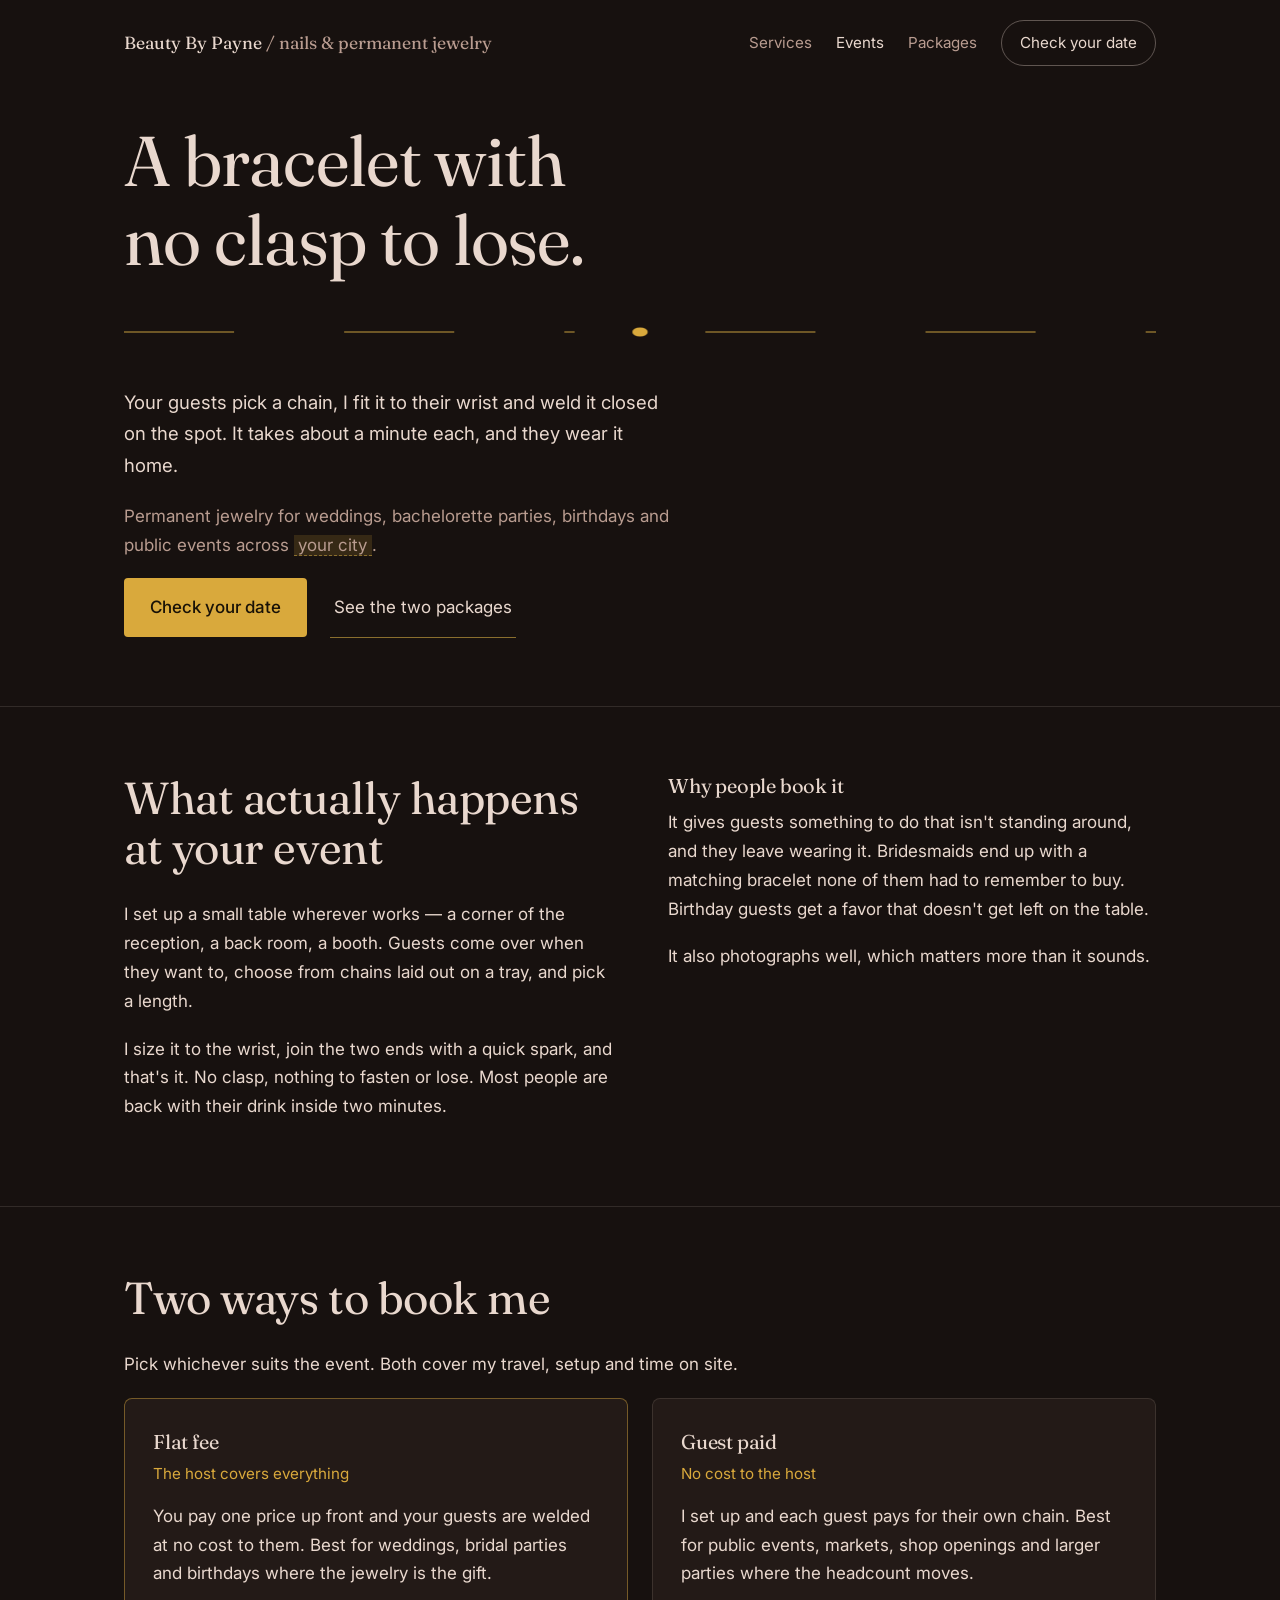
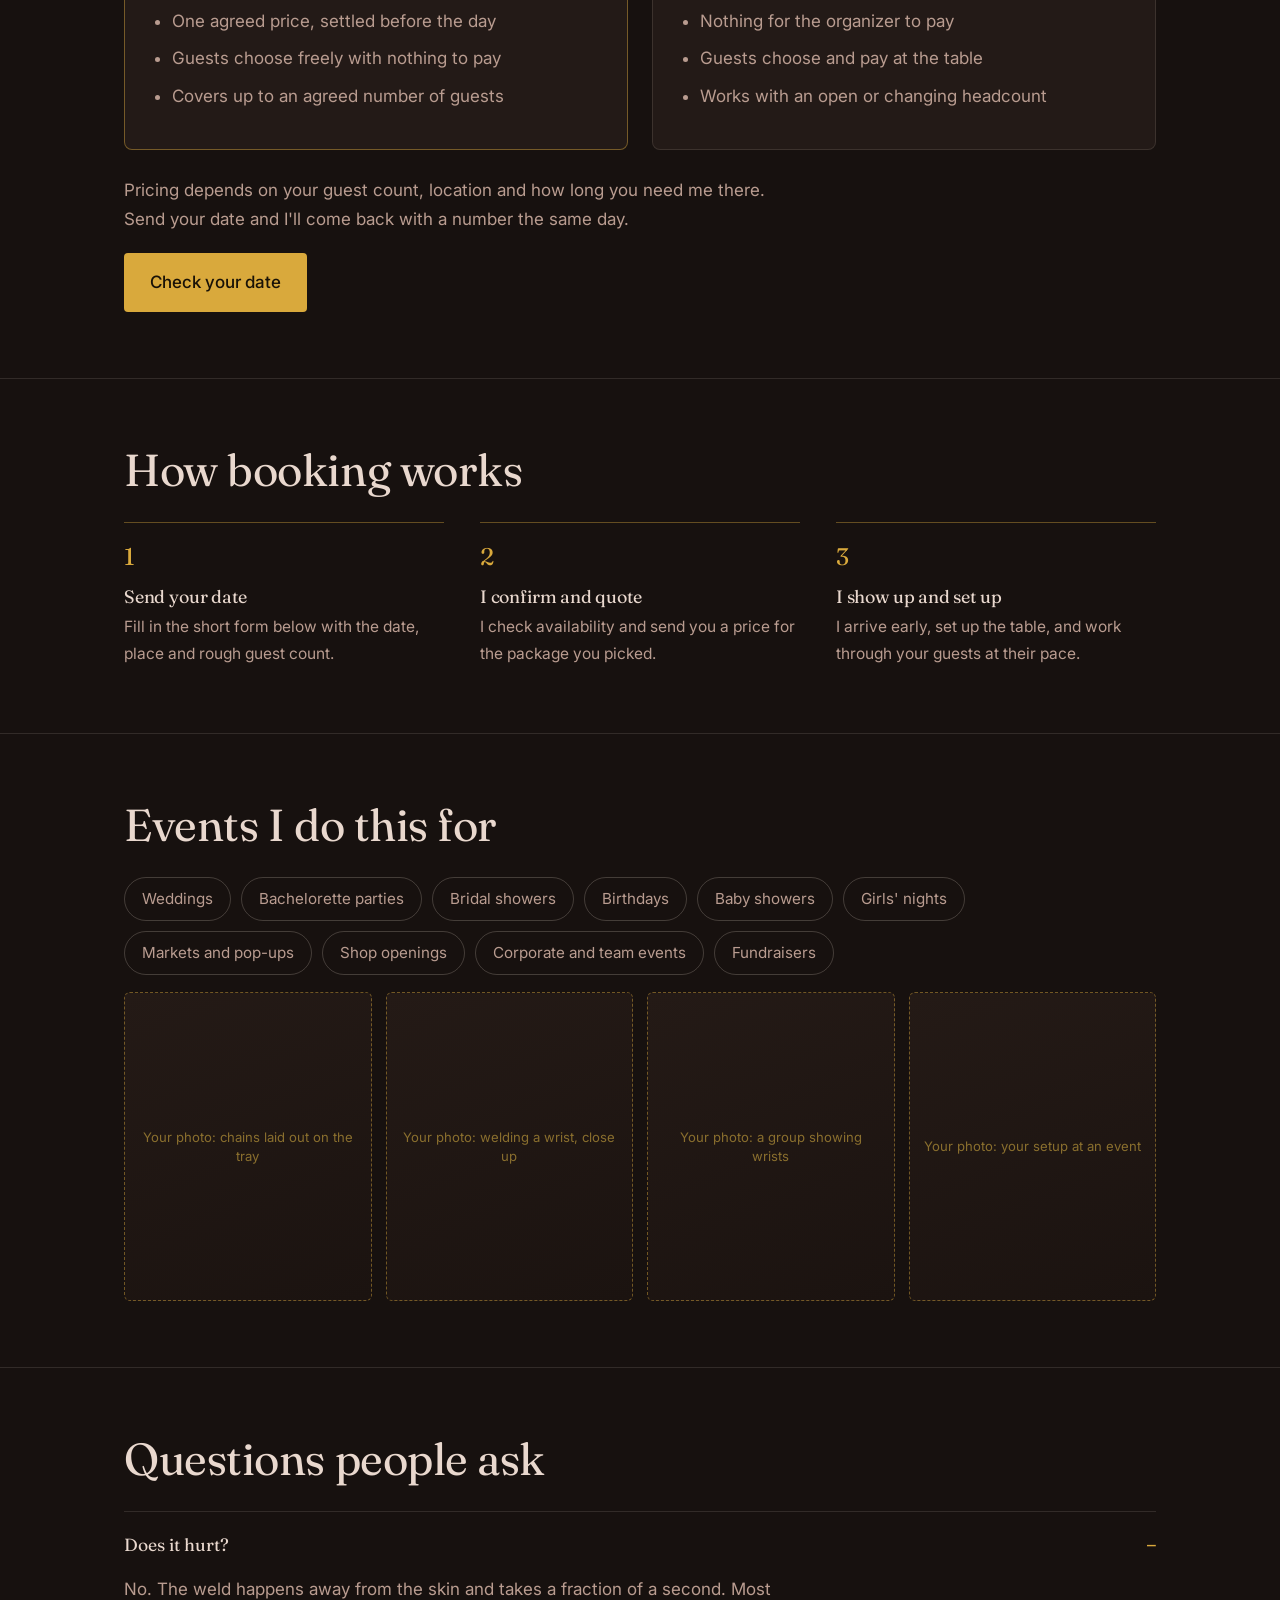
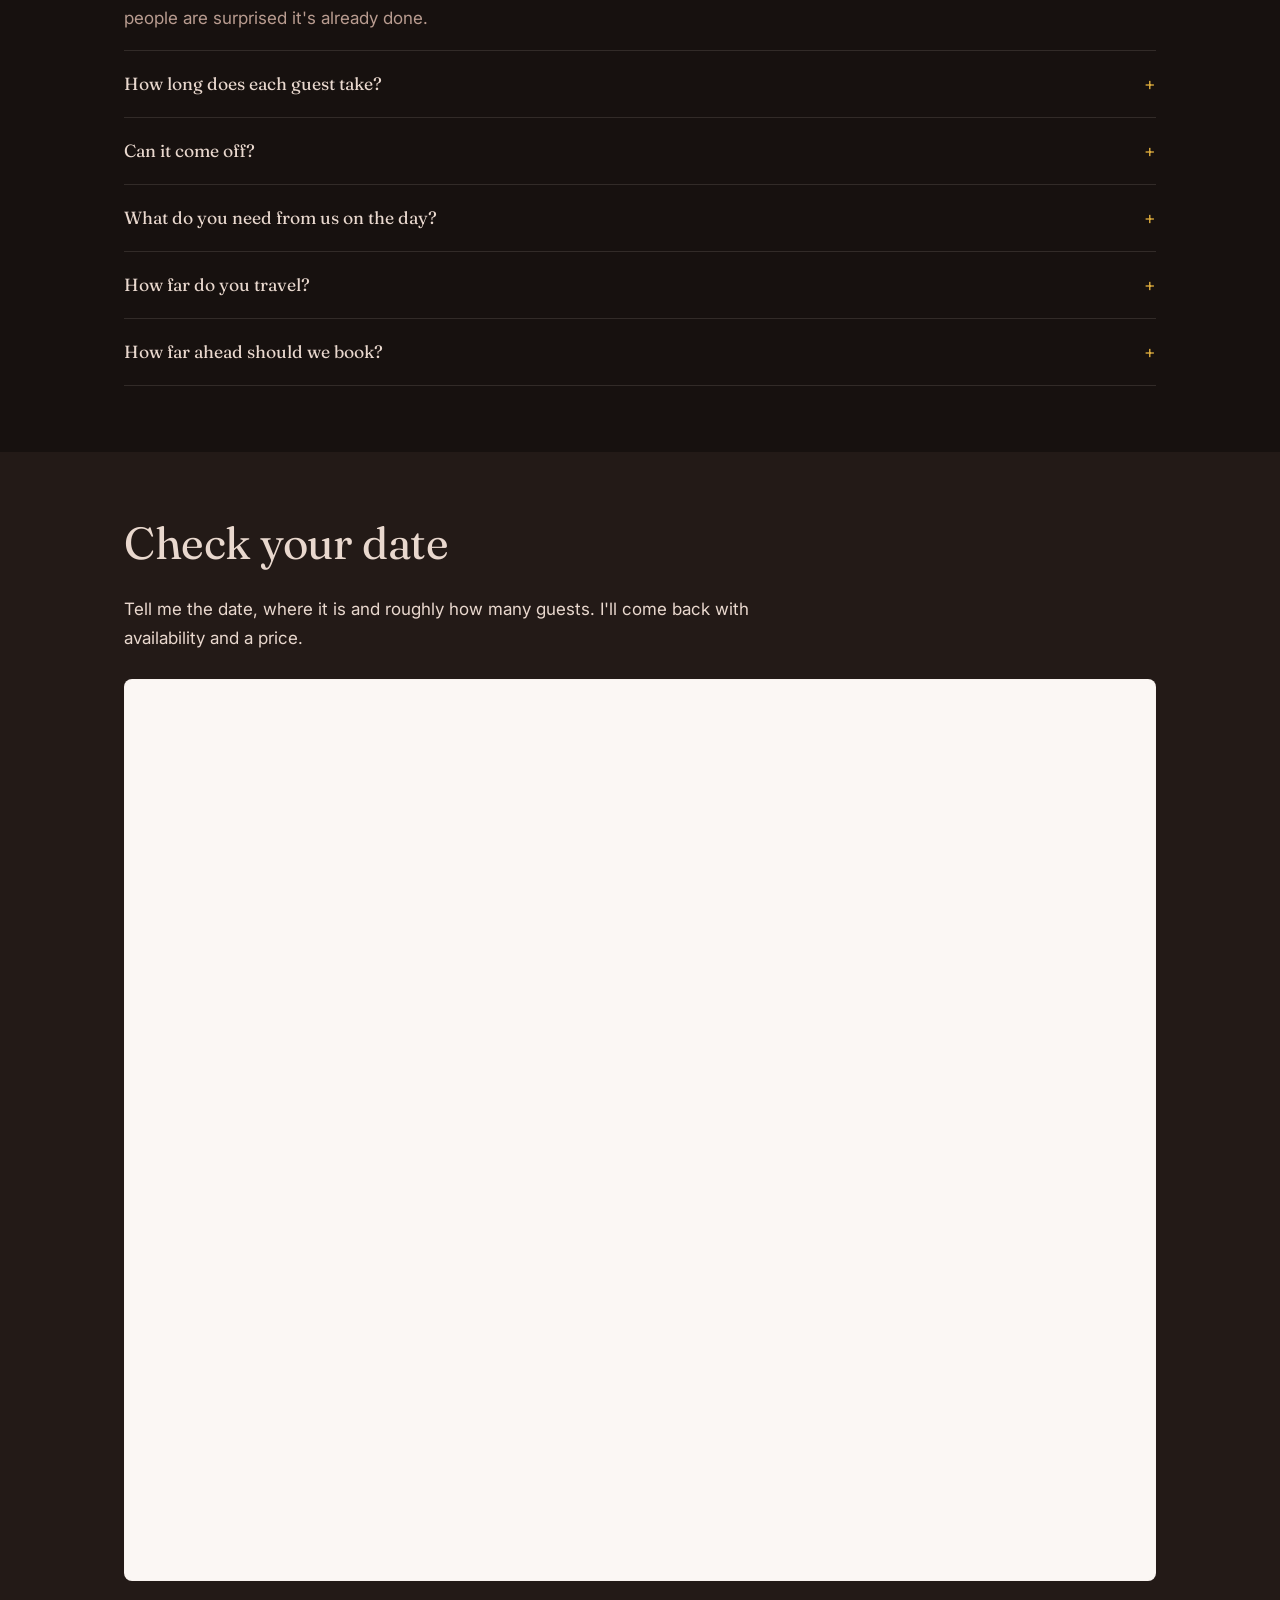
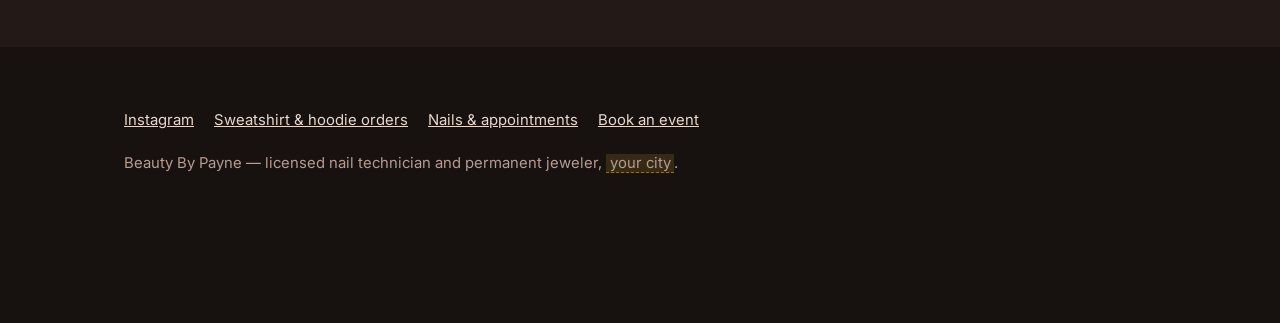
==== events.html @ 056fd9f8 "Add files via upload" ====
<!DOCTYPE html>
<html lang="en">
<head>
<meta charset="utf-8">
<meta name="viewport" content="width=device-width, initial-scale=1">
<title>Permanent Jewelry for Parties &amp; Events | Beauty By Payne</title>
<meta name="description" content="Beauty By Payne brings permanent jewelry to weddings, bachelorette parties, birthdays and public events. Guests pick a chain, it is welded to fit, and there is no clasp to lose. Flat fee or guest paid.">
<link rel="canonical" href="https://REPLACE-WITH-DOMAIN/events.html">
<meta property="og:type" content="website">
<meta property="og:title" content="Permanent Jewelry for Parties &amp; Events | Beauty By Payne">
<meta property="og:description" content="A welded bracelet your guests keep. Book Beauty By Payne for weddings, bachelorettes, birthdays and public events.">
<meta name="theme-color" content="#17110F">
<link rel="preconnect" href="https://fonts.googleapis.com">
<link rel="preconnect" href="https://fonts.gstatic.com" crossorigin>
<link href="https://fonts.googleapis.com/css2?family=Fraunces:opsz,wght@9..144,300;9..144,400;9..144,600&family=Inter:wght@400;500&display=swap" rel="stylesheet">
<script type="application/ld+json">
{
  "@context": "https://schema.org",
  "@type": "HealthAndBeautyBusiness",
  "name": "Beauty By Payne",
  "description": "Licensed nail technician and permanent jeweler offering permanent jewelry for private parties and public events.",
  "url": "https://REPLACE-WITH-DOMAIN/",
  "sameAs": [
    "https://www.instagram.com/beauty.by.payne",
    "https://linktr.ee/Beautybypayne"
  ],
  "address": {
    "@type": "PostalAddress",
    "addressLocality": "REPLACE-CITY",
    "addressRegion": "REPLACE-STATE",
    "addressCountry": "US"
  },
  "areaServed": "REPLACE-CITY and surrounding area",
  "makesOffer": [
    {
      "@type": "Offer",
      "name": "Flat Fee Event Package",
      "description": "The host pays one fee and guests are welded at no cost to them."
    },
    {
      "@type": "Offer",
      "name": "Guest Paid Event Package",
      "description": "No cost to the host. Each guest pays for their own chain at the event."
    }
  ]
}
</script>
<link rel="stylesheet" href="style.css">
</head>
<body>

<header>
  <a class="mark" href="index.html">Beauty By Payne <span>/ nails &amp; permanent jewelry</span></a>
  <nav>
    <a href="index.html#services">Services</a>
    <a href="events.html" aria-current="page">Events</a>
    <a href="#packages">Packages</a>
    <a class="cta" href="#book">Check your date</a>
  </nav>
</header>

<main>

<section class="hero">
  <div class="wrap">
    <h1>A bracelet with<br>no clasp to lose.</h1>

    <div class="chain" aria-hidden="true">
      <svg viewBox="0 0 600 34" preserveAspectRatio="none">
        <path class="link" d="M0 17 H262" />
        <path class="link" d="M338 17 H600" style="animation-delay:.15s" />
        <circle class="halo" cx="300" cy="17" r="2" />
        <circle class="weld" cx="300" cy="17" r="4.5" />
      </svg>
    </div>

    <p class="lede">Your guests pick a chain, I fit it to their wrist and weld it closed on the spot. It takes about a minute each, and they wear it home.</p>
    <p class="sub">Permanent jewelry for weddings, bachelorette parties, birthdays and public events across <span class="fill">your city</span>.</p>

    <div class="actions">
      <a class="btn" href="#book">Check your date</a>
      <a class="btn-line" href="#packages">See the two packages</a>
    </div>
  </div>
</section>

<hr class="rule">

<section>
  <div class="wrap two">
    <div>
      <h2>What actually happens at your event</h2>
      <p>I set up a small table wherever works — a corner of the reception, a back room, a booth. Guests come over when they want to, choose from chains laid out on a tray, and pick a length.</p>
      <p>I size it to the wrist, join the two ends with a quick spark, and that's it. No clasp, nothing to fasten or lose. Most people are back with their drink inside two minutes.</p>
    </div>
    <div>
      <h3>Why people book it</h3>
      <p>It gives guests something to do that isn't standing around, and they leave wearing it. Bridesmaids end up with a matching bracelet none of them had to remember to buy. Birthday guests get a favor that doesn't get left on the table.</p>
      <p>It also photographs well, which matters more than it sounds.</p>
    </div>
  </div>
</section>

<hr class="rule">

<section id="packages">
  <div class="wrap">
    <h2>Two ways to book me</h2>
    <p>Pick whichever suits the event. Both cover my travel, setup and time on site.</p>

    <div class="cards">
      <div class="card primary">
        <h3>Flat fee</h3>
        <p class="who">The host covers everything</p>
        <p>You pay one price up front and your guests are welded at no cost to them. Best for weddings, bridal parties and birthdays where the jewelry is the gift.</p>
        <ul>
          <li>One agreed price, settled before the day</li>
          <li>Guests choose freely with nothing to pay</li>
          <li>Covers up to an agreed number of guests</li>
        </ul>
      </div>
      <div class="card">
        <h3>Guest paid</h3>
        <p class="who">No cost to the host</p>
        <p>I set up and each guest pays for their own chain. Best for public events, markets, shop openings and larger parties where the headcount moves.</p>
        <ul>
          <li>Nothing for the organizer to pay</li>
          <li>Guests choose and pay at the table</li>
          <li>Works with an open or changing headcount</li>
        </ul>
      </div>
    </div>

    <p style="margin-top:26px;color:var(--skin-dim)">Pricing depends on your guest count, location and how long you need me there. Send your date and I'll come back with a number the same day.</p>
    <a class="btn" href="#book">Check your date</a>
  </div>
</section>

<hr class="rule">

<section>
  <div class="wrap">
    <h2>How booking works</h2>
    <ol class="steps">
      <li>
        <h3>Send your date</h3>
        <p>Fill in the short form below with the date, place and rough guest count.</p>
      </li>
      <li>
        <h3>I confirm and quote</h3>
        <p>I check availability and send you a price for the package you picked.</p>
      </li>
      <li>
        <h3>I show up and set up</h3>
        <p>I arrive early, set up the table, and work through your guests at their pace.</p>
      </li>
    </ol>
  </div>
</section>

<hr class="rule">

<section>
  <div class="wrap">
    <h2>Events I do this for</h2>
    <ul class="occ">
      <li>Weddings</li>
      <li>Bachelorette parties</li>
      <li>Bridal showers</li>
      <li>Birthdays</li>
      <li>Baby showers</li>
      <li>Girls' nights</li>
      <li>Markets and pop-ups</li>
      <li>Shop openings</li>
      <li>Corporate and team events</li>
      <li>Fundraisers</li>
    </ul>

    <div class="shots">
      <div class="shot">Your photo: chains laid out on the tray</div>
      <div class="shot">Your photo: welding a wrist, close up</div>
      <div class="shot">Your photo: a group showing wrists</div>
      <div class="shot">Your photo: your setup at an event</div>
    </div>
  </div>
</section>

<hr class="rule">

<section>
  <div class="wrap">
    <h2>Questions people ask</h2>

    <details open>
      <summary>Does it hurt?</summary>
      <p>No. The weld happens away from the skin and takes a fraction of a second. Most people are surprised it's already done.</p>
    </details>
    <details>
      <summary>How long does each guest take?</summary>
      <p>About <span class="fill">a minute or two</span> once they've picked a chain. For planning, figure roughly <span class="fill">how many</span> guests an hour.</p>
    </details>
    <details>
      <summary>Can it come off?</summary>
      <p>Yes. You can open it with a small pair of scissors any time, and I can re-weld it later. It stays on through showers, swimming and sleeping.</p>
    </details>
    <details>
      <summary>What do you need from us on the day?</summary>
      <p>A small table and two chairs, and somewhere near an outlet if possible. I bring everything else.</p>
    </details>
    <details>
      <summary>How far do you travel?</summary>
      <p>I cover <span class="fill">your area and radius</span>. If you're further out, ask anyway and I'll let you know.</p>
    </details>
    <details>
      <summary>How far ahead should we book?</summary>
      <p>Weekends in <span class="fill">busy season</span> go first. Send your date as early as you have it and I'll hold it while we sort the details.</p>
    </details>
  </div>
</section>

<section class="book" id="book">
  <div class="wrap">
    <h2>Check your date</h2>
    <p>Tell me the date, where it is and roughly how many guests. I'll come back with availability and a price.</p>
    <div class="form-frame">
      <iframe
        title="Event booking enquiry form"
        src="https://form.jotform.com/252306066560048"
        loading="lazy"
        scrolling="auto"></iframe>
    </div>
  </div>
</section>

</main>

<footer>
  <div class="wrap">
    <ul class="flinks">
      <li><a href="https://www.instagram.com/beauty.by.payne">Instagram</a></li>
      <li><a href="https://form.jotform.com/252323526871053">Sweatshirt &amp; hoodie orders</a></li>
      <li><a href="index.html">Nails &amp; appointments</a></li>
      <li><a href="#book">Book an event</a></li>
    </ul>
    <p>Beauty By Payne — licensed nail technician and permanent jeweler, <span class="fill">your city</span>.</p>
  </div>
</footer>

<div class="sticky">
  <p>Weekend dates book early</p>
  <a class="btn" href="#book">Check your date</a>
</div>

</body>
</html>
---- style.css ----
:root{
  --ink:#17110F;
  --ink-2:#231A17;
  --skin:#E9D8CE;
  --skin-dim:#B99C90;
  --gold:#D9A93C;
  --gold-soft:#8A6F2E;
  --paper:#FBF7F4;
  --maxw:1080px;
}
*{box-sizing:border-box}
html{-webkit-text-size-adjust:100%;scroll-behavior:smooth}
@media(prefers-reduced-motion:reduce){html{scroll-behavior:auto}}
body{
  margin:0;background:var(--ink);color:var(--skin);
  font-family:Inter,system-ui,-apple-system,"Segoe UI",sans-serif;
  font-size:17px;line-height:1.7;-webkit-font-smoothing:antialiased;
}
.wrap{max-width:var(--maxw);margin:0 auto;padding:0 24px}
h1,h2,h3{font-family:Fraunces,Georgia,serif;font-weight:400;line-height:1.12;letter-spacing:-0.01em;margin:0 0 .5em}
h1{font-size:clamp(2.4rem,7.5vw,4.4rem)}
h2{font-size:clamp(1.9rem,4.4vw,2.8rem);margin-bottom:.6em}
h3{font-size:1.25rem;line-height:1.25}
p{margin:0 0 1.1em;max-width:62ch}
a{color:inherit}
img{max-width:100%;display:block}
.fill{background:rgba(217,169,60,.16);border-bottom:1px dashed var(--gold-soft);padding:0 .25em}

header{display:flex;align-items:center;justify-content:space-between;gap:16px;padding:20px 24px;max-width:var(--maxw);margin:0 auto;position:relative;z-index:5}
.mark{font-family:Fraunces,serif;font-size:1.1rem;text-decoration:none}
.mark span{color:var(--skin-dim)}
nav{display:none;gap:24px;align-items:center;font-size:.95rem}
nav a{text-decoration:none;color:var(--skin-dim)}
nav a:hover,nav a[aria-current="page"]{color:var(--skin)}
nav a.cta{color:var(--skin);border:1px solid rgba(233,216,206,.35);border-radius:999px;padding:9px 18px}
@media(min-width:760px){nav{display:flex}}

.hero{padding:36px 0 68px}
.hero .lede{font-size:1.16rem;max-width:46ch}
.hero .sub{color:var(--skin-dim);max-width:52ch}

.chain{margin:32px 0 38px;height:34px}
.chain svg{width:100%;height:34px;display:block;overflow:visible}
.chain .link{fill:none;stroke:var(--gold-soft);stroke-width:1.4;stroke-dasharray:64;stroke-dashoffset:64;animation:draw 1.5s ease-out forwards}
.chain .weld{fill:var(--gold);opacity:0;animation:spark .7s ease-out 1.35s forwards}
.chain .halo{fill:var(--gold);opacity:0;animation:halo 1.1s ease-out 1.35s forwards}
@keyframes draw{to{stroke-dashoffset:0}}
@keyframes spark{0%{opacity:0;transform:scale(.2)}55%{opacity:1}to{opacity:1;transform:scale(1)}}
@keyframes halo{0%{opacity:.55;r:2}to{opacity:0;r:16}}
@media(prefers-reduced-motion:reduce){
  .chain .link{animation:none;stroke-dashoffset:0}
  .chain .weld{animation:none;opacity:1}
  .chain .halo{display:none}
}

.btn{display:inline-block;text-decoration:none;font-weight:500;background:var(--gold);color:#191207;padding:15px 26px;border-radius:4px;transition:background .18s ease}
.btn:hover{background:#E8BC55}
.btn-line{display:inline-block;text-decoration:none;padding:15px 4px;margin-left:18px;border-bottom:1px solid var(--gold-soft)}
.actions{margin-top:6px}

section{padding:66px 0}
.rule{height:1px;background:rgba(233,216,206,.13);border:0;margin:0}
.two{display:grid;gap:32px}
@media(min-width:860px){.two{grid-template-columns:1fr 1fr;gap:56px;align-items:start}}

.cards{display:grid;gap:20px;margin-top:8px}
@media(min-width:800px){.cards{grid-template-columns:1fr 1fr;gap:24px}}
.card{background:var(--ink-2);border:1px solid rgba(233,216,206,.12);border-radius:8px;padding:30px 28px}
.card.primary{border-color:rgba(217,169,60,.45)}
.card h3{margin-bottom:.35em}
.card .who{color:var(--gold);font-size:.95rem;margin:0 0 1em}
.card ul{margin:0;padding-left:1.1em;color:var(--skin-dim)}
.card li{margin-bottom:.5em}
.card a.more{display:inline-block;margin-top:14px;color:var(--gold);text-decoration:none;border-bottom:1px solid var(--gold-soft)}

ol.steps{list-style:none;counter-reset:s;margin:0;padding:0;display:grid;gap:26px}
@media(min-width:800px){ol.steps{grid-template-columns:repeat(3,1fr);gap:36px}}
ol.steps li{counter-increment:s;padding-top:14px;border-top:1px solid rgba(217,169,60,.4)}
ol.steps li::before{content:counter(s);font-family:Fraunces,serif;font-size:1.5rem;color:var(--gold);display:block;margin-bottom:.35em}
ol.steps h3{font-size:1.12rem;margin-bottom:.35em}
ol.steps p{color:var(--skin-dim);margin:0;font-size:.97rem}

.occ{display:flex;flex-wrap:wrap;gap:10px;margin-top:6px;padding:0;list-style:none}
.occ li{border:1px solid rgba(233,216,206,.22);border-radius:999px;padding:8px 17px;font-size:.95rem;color:var(--skin-dim)}

.shots{display:grid;gap:14px;grid-template-columns:repeat(2,1fr);margin-top:14px}
@media(min-width:800px){.shots{grid-template-columns:repeat(4,1fr)}}
.shot{aspect-ratio:4/5;border:1px dashed rgba(217,169,60,.45);border-radius:6px;background:linear-gradient(160deg,#241A16,#1B1310);display:flex;align-items:center;justify-content:center;text-align:center;color:var(--gold-soft);font-size:.82rem;padding:14px;line-height:1.4}

details{border-top:1px solid rgba(233,216,206,.13);padding:18px 0}
details:last-of-type{border-bottom:1px solid rgba(233,216,206,.13)}
summary{cursor:pointer;list-style:none;font-family:Fraunces,serif;font-size:1.1rem;display:flex;justify-content:space-between;gap:20px;align-items:baseline}
summary::-webkit-details-marker{display:none}
summary::after{content:"+";color:var(--gold);font-family:Inter,sans-serif}
details[open] summary::after{content:"–"}
details p{margin:.85em 0 0;color:var(--skin-dim)}

.book{background:var(--ink-2)}
.form-frame{margin-top:26px;border:1px solid rgba(233,216,206,.14);border-radius:8px;overflow:hidden;background:var(--paper)}
.form-frame iframe{display:block;width:100%;height:900px;border:0}

footer{padding:46px 0 130px;color:var(--skin-dim);font-size:.93rem}
footer a{color:var(--skin)}
.flinks{display:flex;flex-wrap:wrap;gap:20px;margin-bottom:18px;padding:0;list-style:none}

.sticky{position:fixed;left:0;right:0;bottom:0;z-index:20;background:rgba(23,17,15,.96);border-top:1px solid rgba(217,169,60,.35);padding:11px 16px calc(11px + env(safe-area-inset-bottom));display:flex;gap:12px;align-items:center;justify-content:space-between;backdrop-filter:blur(8px)}
.sticky p{margin:0;font-size:.9rem;color:var(--skin-dim);max-width:none}
.sticky .btn{padding:12px 20px;font-size:.95rem;white-space:nowrap}
@media(min-width:860px){.sticky{display:none}}

a:focus-visible,summary:focus-visible,.btn:focus-visible{outline:2px solid var(--gold);outline-offset:3px}
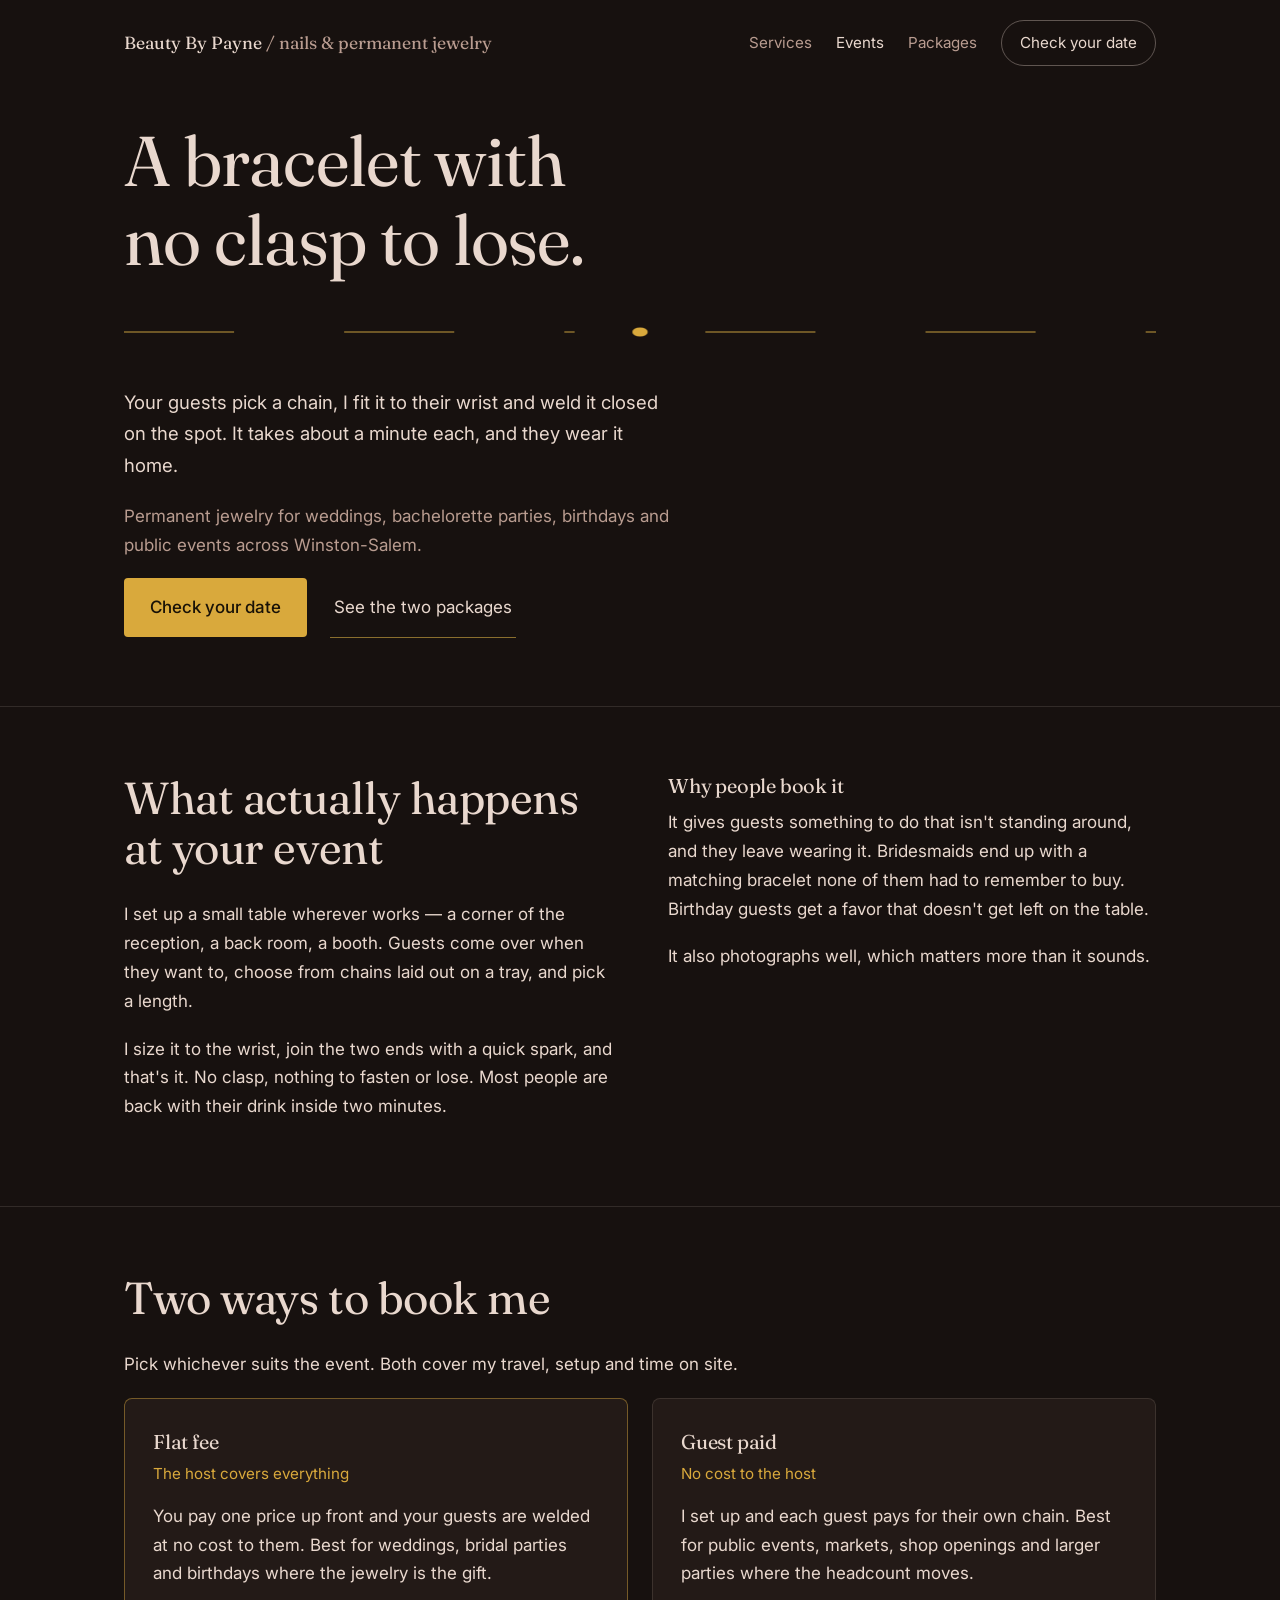
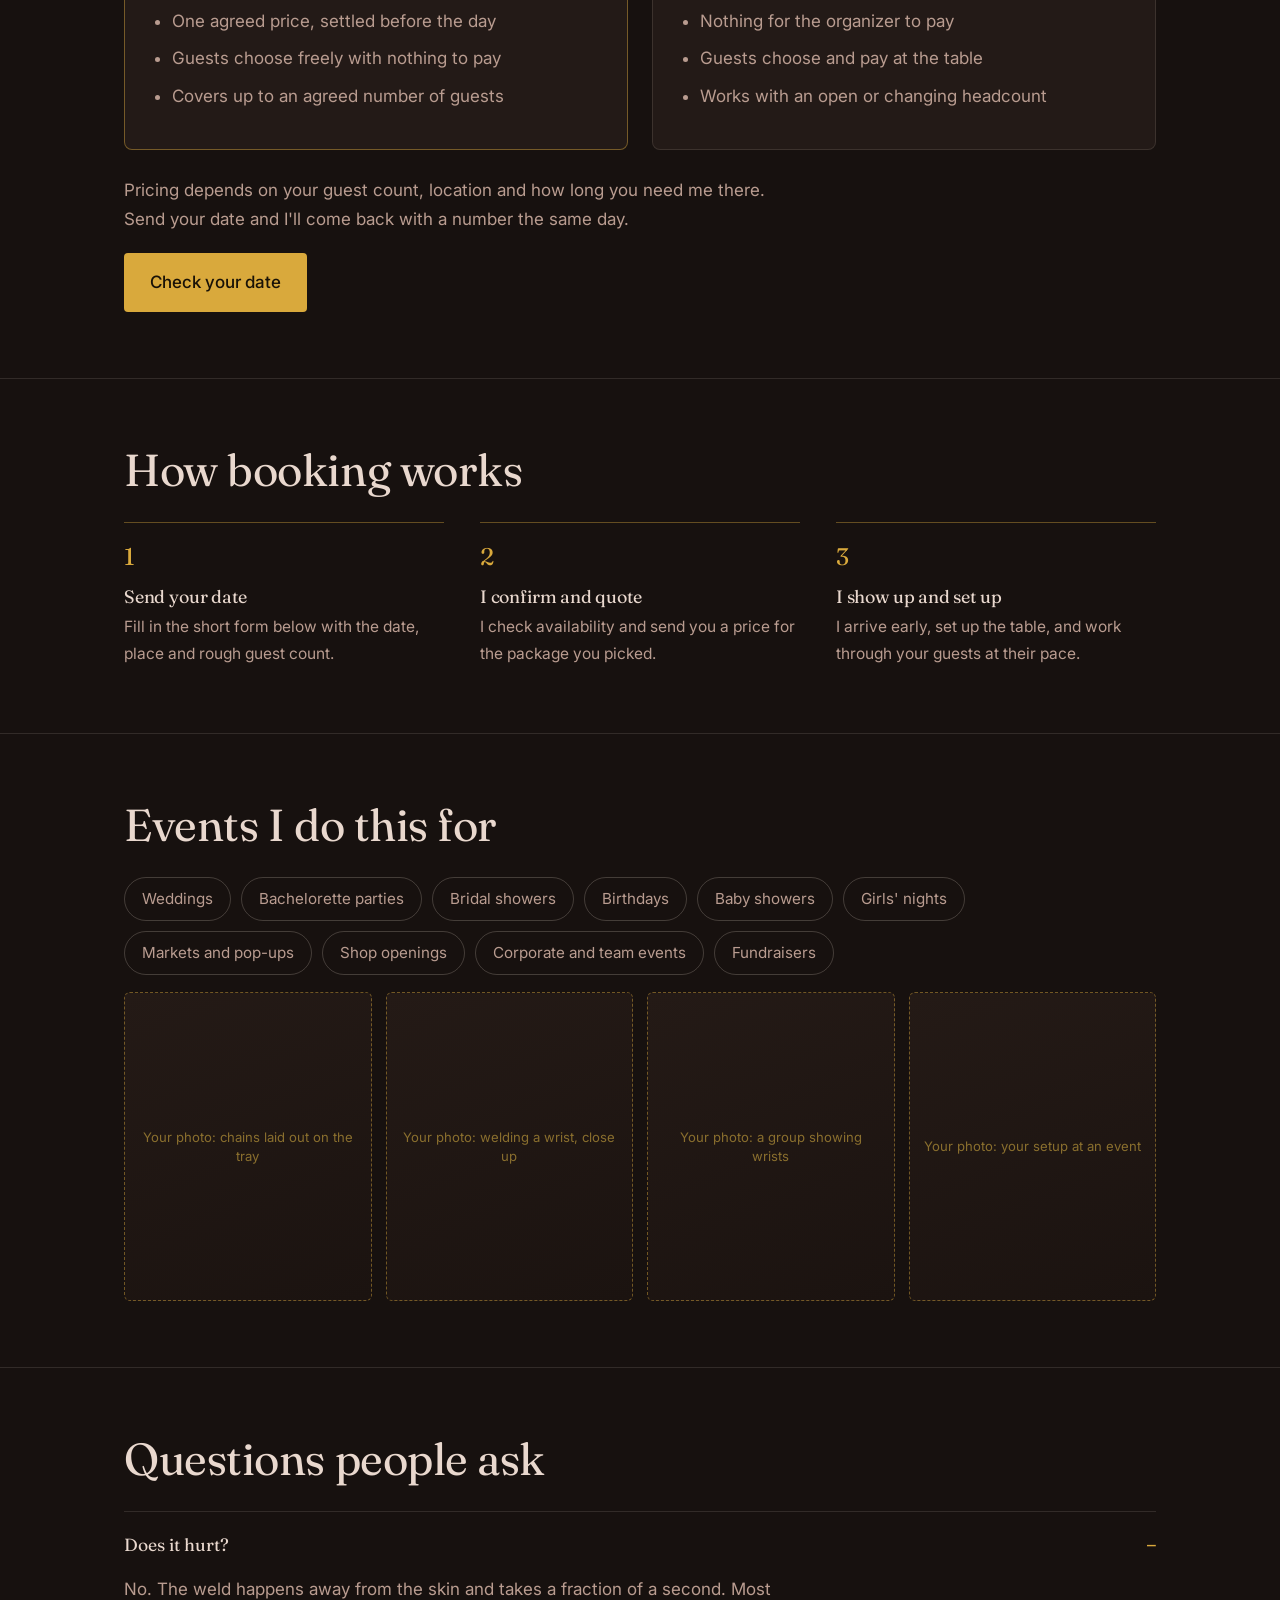
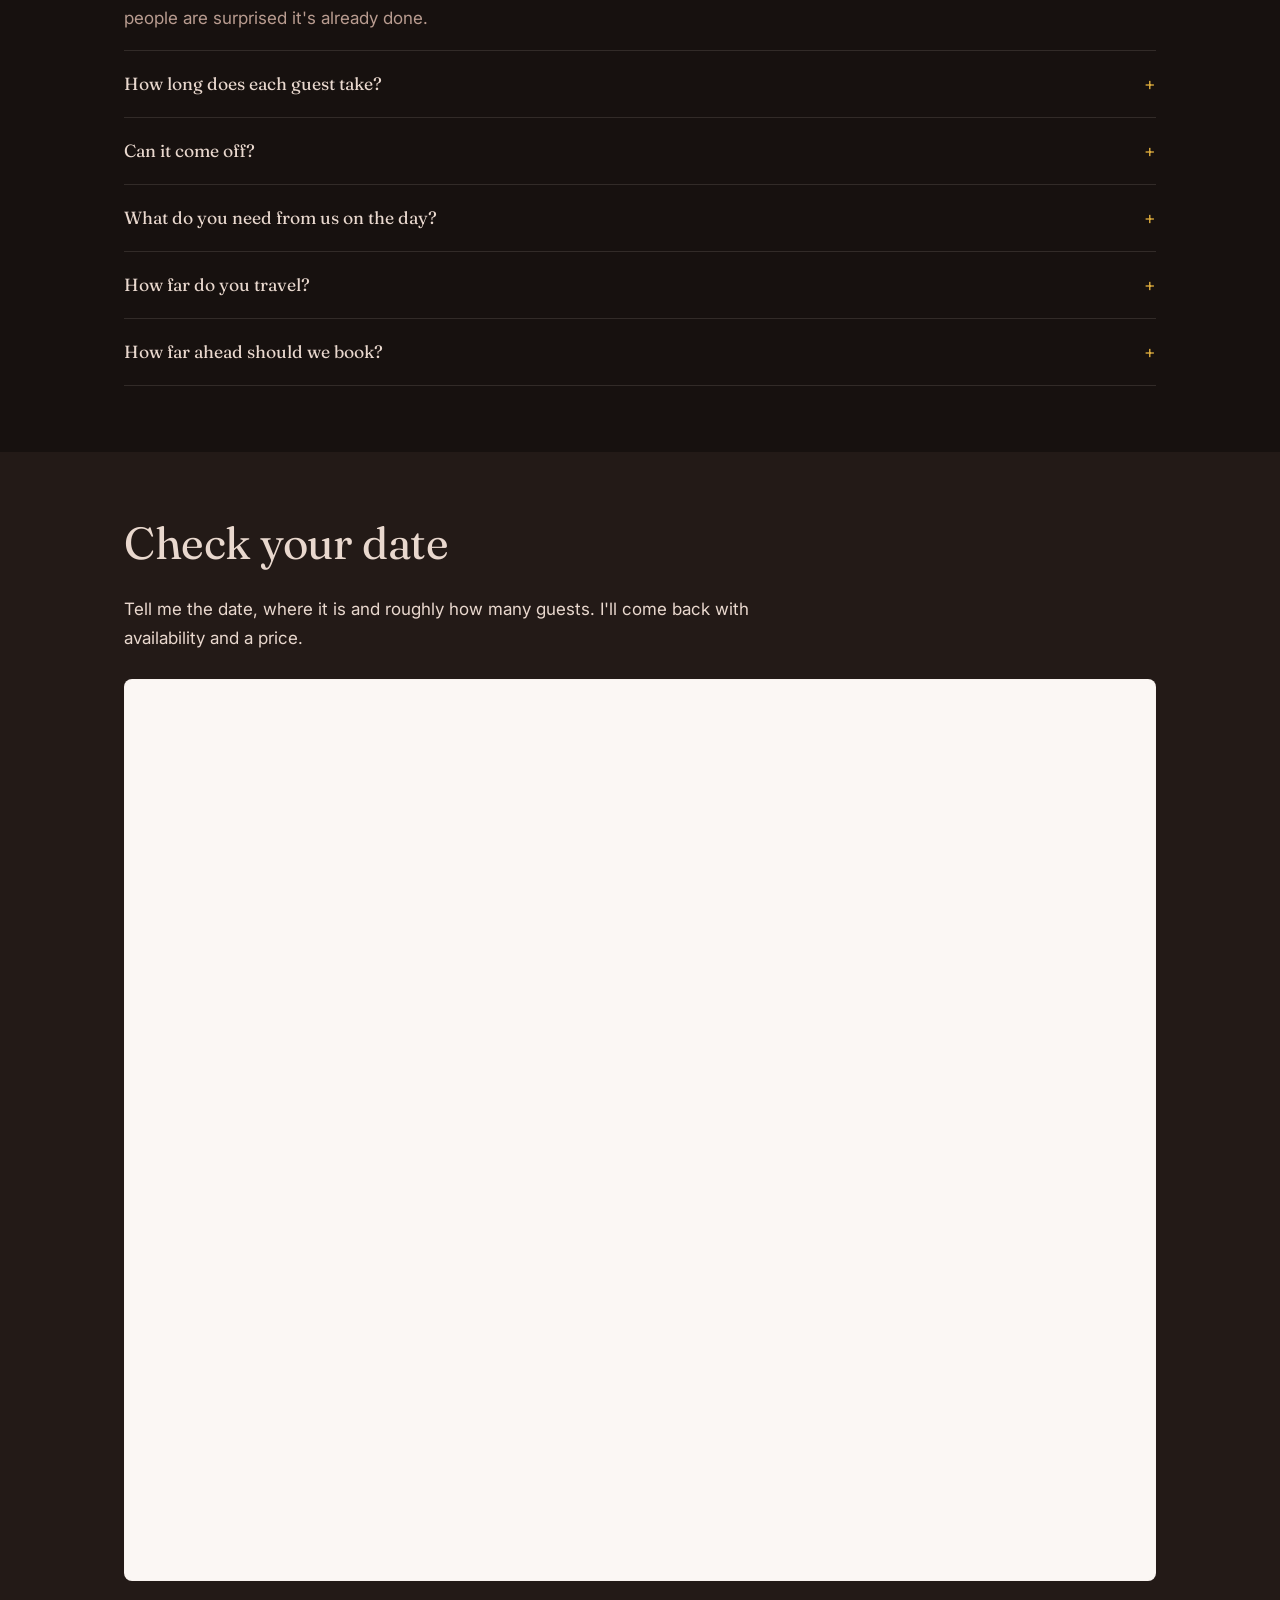
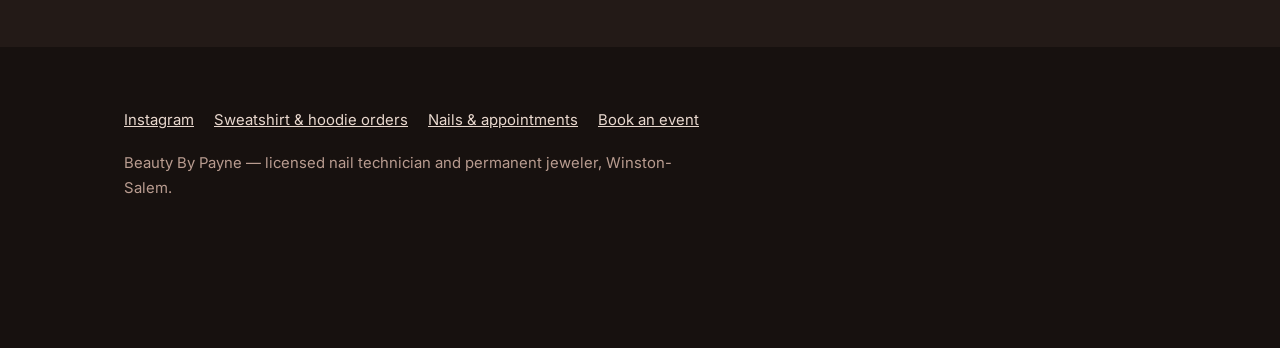
==== commit 0ea25cfa: "Set city to Winston-Salem across both pages Replaces the "your city" placeholder in the hero, events" ====
--- a/events.html
+++ b/events.html
@@ -26,11 +26,11 @@
   ],
   "address": {
     "@type": "PostalAddress",
-    "addressLocality": "REPLACE-CITY",
-    "addressRegion": "REPLACE-STATE",
+    "addressLocality": "Winston-Salem",
+    "addressRegion": "NC",
     "addressCountry": "US"
   },
-  "areaServed": "REPLACE-CITY and surrounding area",
+  "areaServed": "Winston-Salem and surrounding area",
   "makesOffer": [
     {
       "@type": "Offer",
@@ -75,7 +75,7 @@
     </div>
 
     <p class="lede">Your guests pick a chain, I fit it to their wrist and weld it closed on the spot. It takes about a minute each, and they wear it home.</p>
-    <p class="sub">Permanent jewelry for weddings, bachelorette parties, birthdays and public events across <span class="fill">your city</span>.</p>
+    <p class="sub">Permanent jewelry for weddings, bachelorette parties, birthdays and public events across Winston-Salem.</p>
 
     <div class="actions">
       <a class="btn" href="#book">Check your date</a>
@@ -242,7 +242,7 @@
       <li><a href="index.html">Nails &amp; appointments</a></li>
       <li><a href="#book">Book an event</a></li>
     </ul>
-    <p>Beauty By Payne — licensed nail technician and permanent jeweler, <span class="fill">your city</span>.</p>
+    <p>Beauty By Payne — licensed nail technician and permanent jeweler, Winston-Salem.</p>
   </div>
 </footer>
 
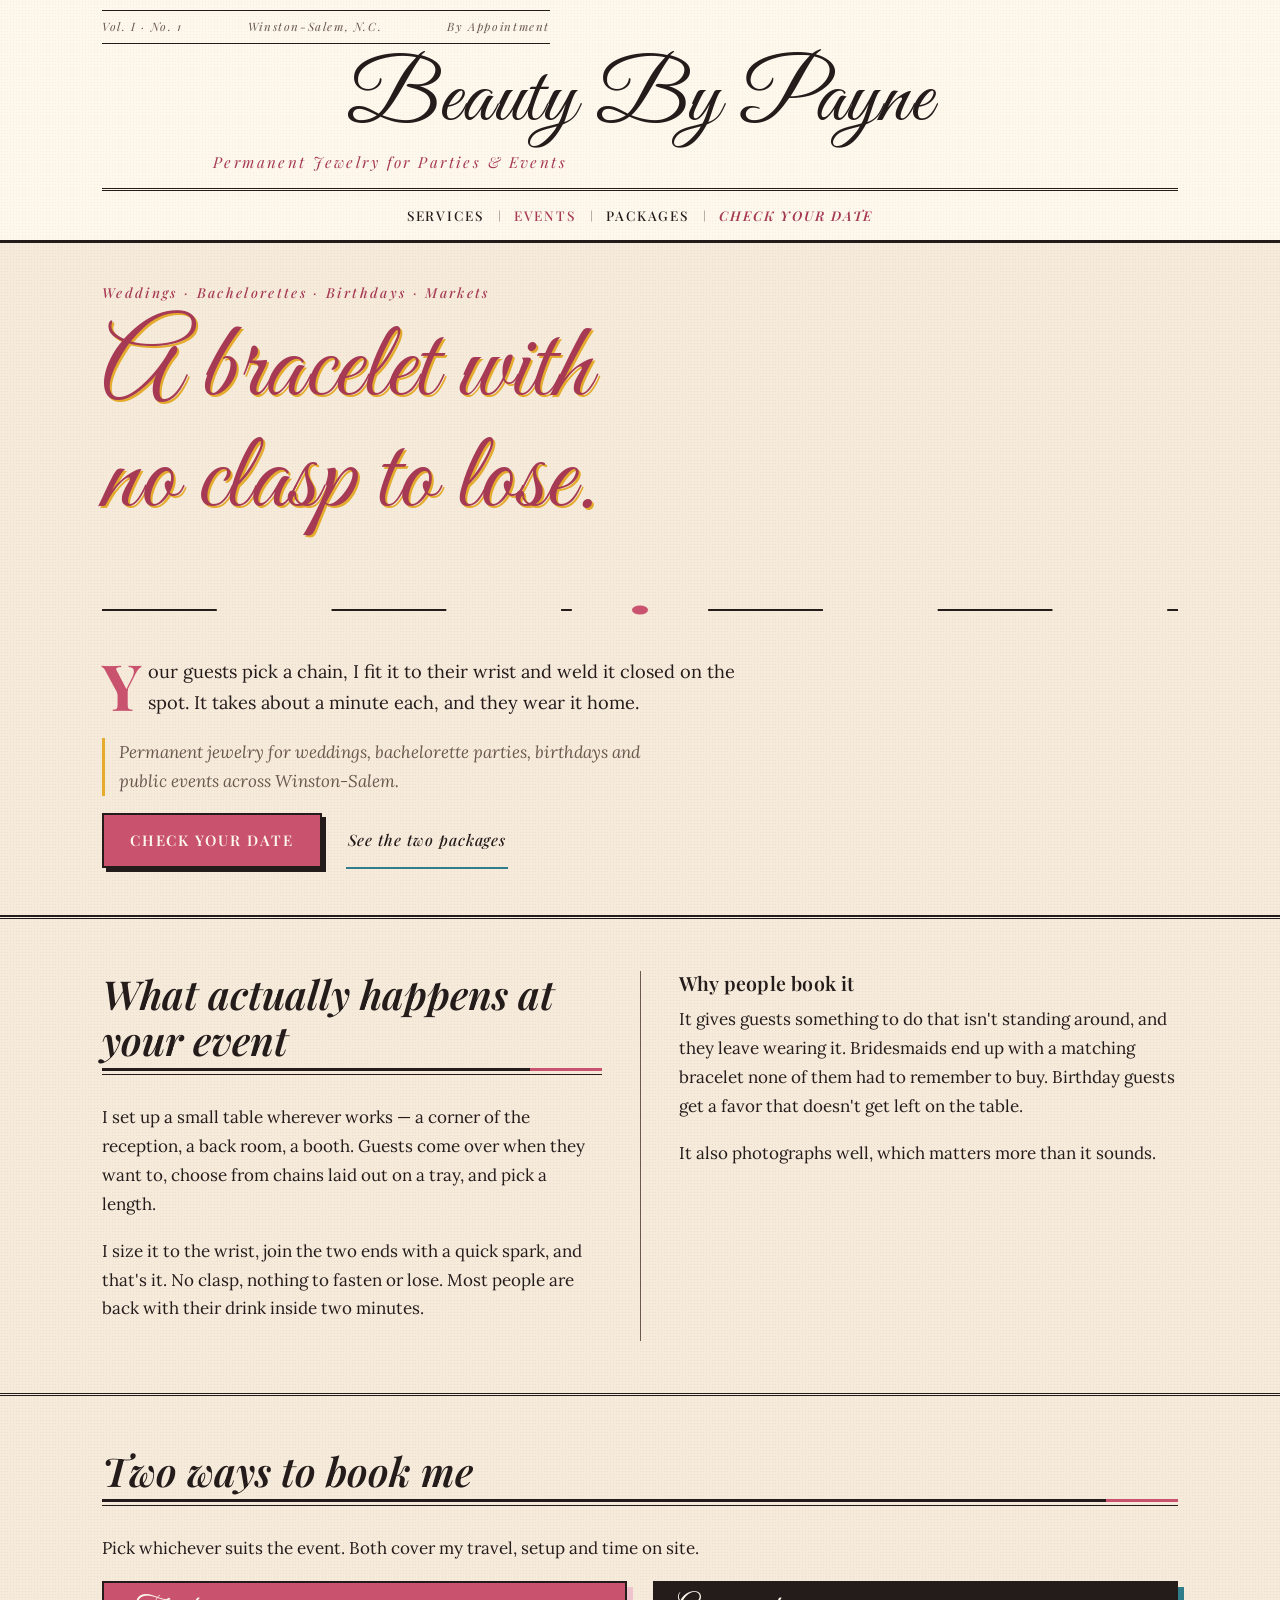
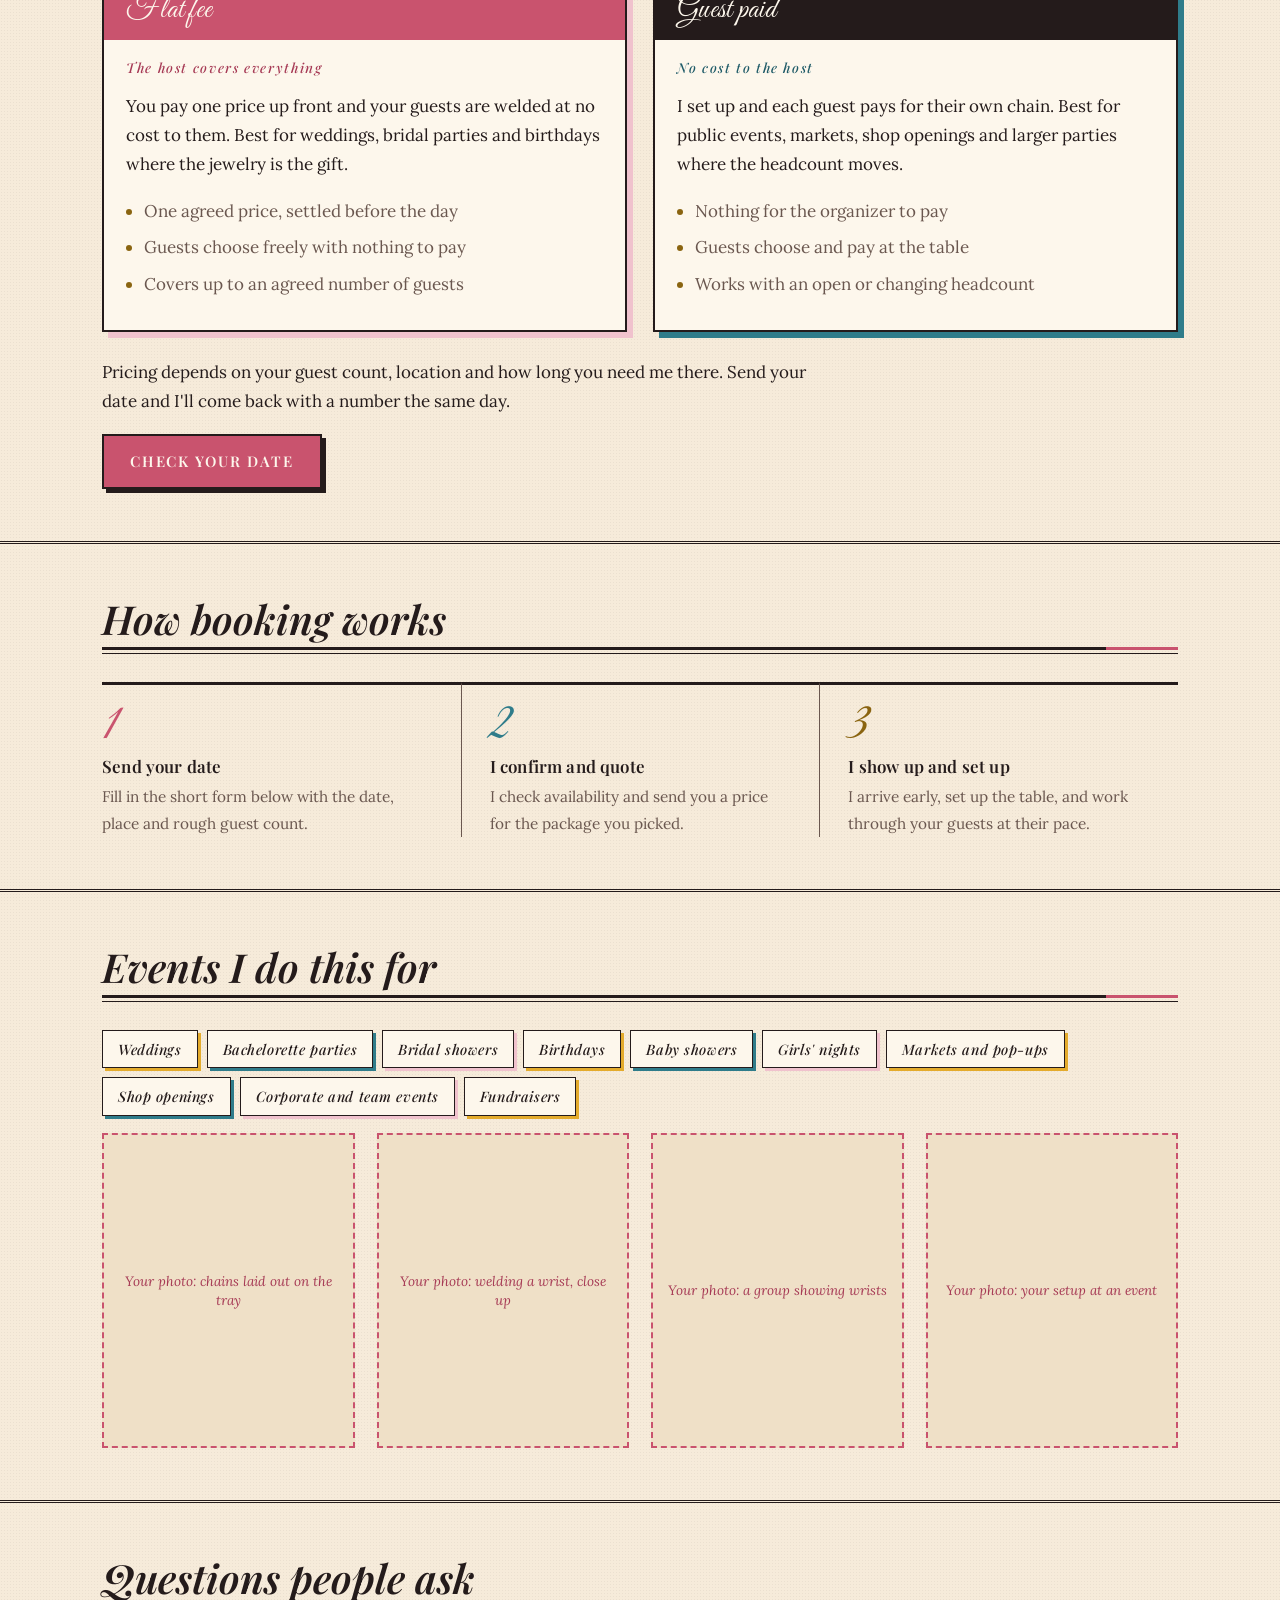
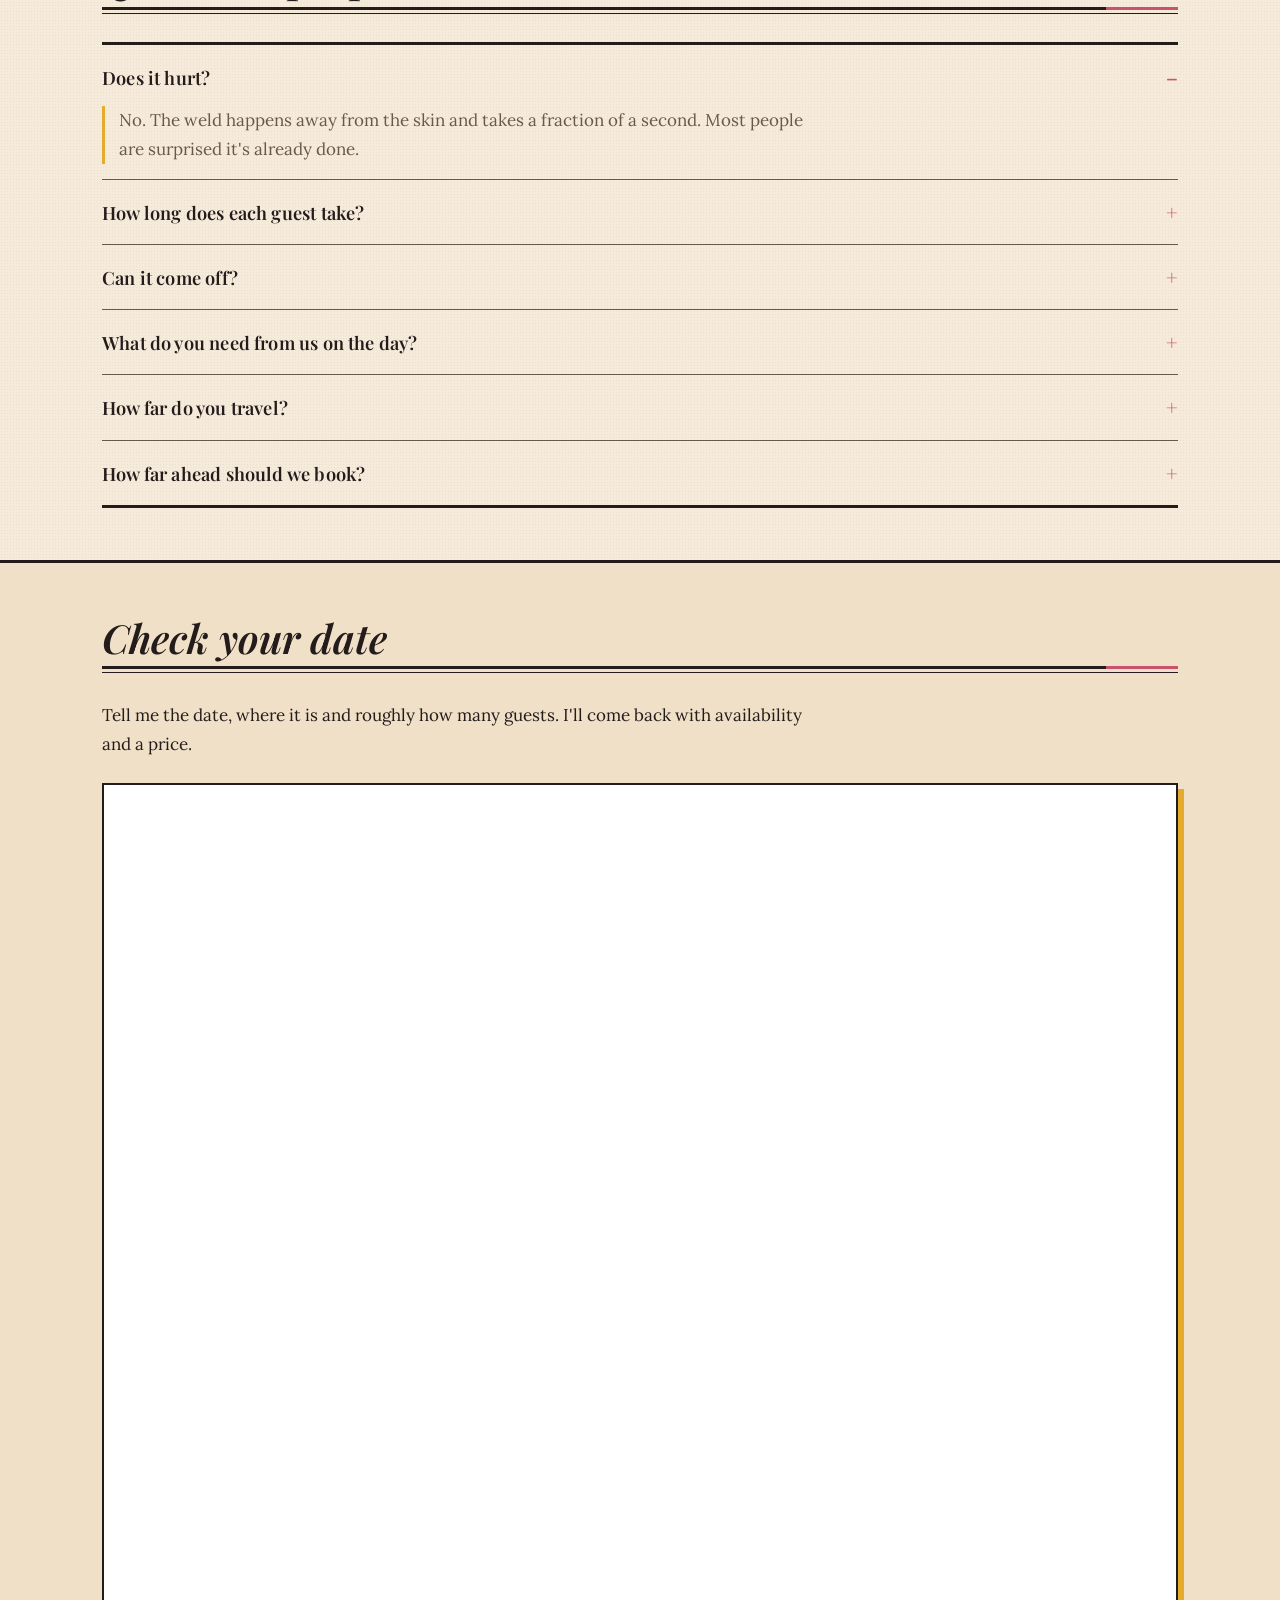
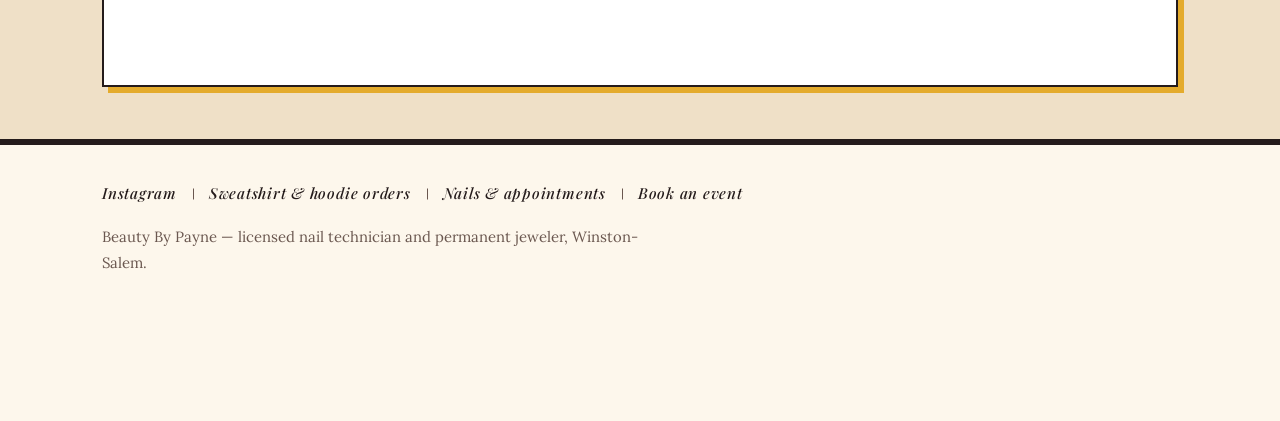
==== commit 5486e5fc: "Redesign as a 1930s newsprint broadsheet in script type Replaces the dark/gold theme with a warm new" ====
--- a/events.html
+++ b/events.html
@@ -5,14 +5,17 @@
 <meta name="viewport" content="width=device-width, initial-scale=1">
 <title>Permanent Jewelry for Parties &amp; Events | Beauty By Payne</title>
 <meta name="description" content="Beauty By Payne brings permanent jewelry to weddings, bachelorette parties, birthdays and public events. Guests pick a chain, it is welded to fit, and there is no clasp to lose. Flat fee or guest paid.">
-<link rel="canonical" href="https://REPLACE-WITH-DOMAIN/events.html">
+<link rel="canonical" href="https://ethanfuhrmeister-source.github.io/payne/events.html">
+<meta property="og:url" content="https://ethanfuhrmeister-source.github.io/payne/events.html">
 <meta property="og:type" content="website">
+<meta property="og:image" content="https://ethanfuhrmeister-source.github.io/payne/assets/nails-hands.jpg">
+<meta name="twitter:card" content="summary_large_image">
 <meta property="og:title" content="Permanent Jewelry for Parties &amp; Events | Beauty By Payne">
 <meta property="og:description" content="A welded bracelet your guests keep. Book Beauty By Payne for weddings, bachelorettes, birthdays and public events.">
-<meta name="theme-color" content="#17110F">
+<meta name="theme-color" content="#F6EBDA">
 <link rel="preconnect" href="https://fonts.googleapis.com">
 <link rel="preconnect" href="https://fonts.gstatic.com" crossorigin>
-<link href="https://fonts.googleapis.com/css2?family=Fraunces:opsz,wght@9..144,300;9..144,400;9..144,600&family=Inter:wght@400;500&display=swap" rel="stylesheet">
+<link href="https://fonts.googleapis.com/css2?family=Great+Vibes&family=Playfair+Display:ital,wght@0,400;0,500;0,600;0,700;1,400;1,500;1,600&family=Lora:ital,wght@0,400;0,500;1,400&display=swap" rel="stylesheet">
 <script type="application/ld+json">
 {
   "@context": "https://schema.org",
@@ -49,20 +52,29 @@
 </head>
 <body>
 
-<header>
-  <a class="mark" href="index.html">Beauty By Payne <span>/ nails &amp; permanent jewelry</span></a>
+<header class="masthead">
+  <div class="wrap">
+    <p class="dateline">
+      <span>Vol. I &middot; No. 1</span>
+      <span>Winston-Salem, N.C.</span>
+      <span>By Appointment</span>
+    </p>
+    <a class="mark" href="index.html">Beauty By Payne<span> / nails &amp; permanent jewelry</span></a>
+    <p class="tagline">Permanent Jewelry for Parties &amp; Events</p>
   <nav>
     <a href="index.html#services">Services</a>
     <a href="events.html" aria-current="page">Events</a>
     <a href="#packages">Packages</a>
     <a class="cta" href="#book">Check your date</a>
   </nav>
+  </div>
 </header>
 
 <main>
 
 <section class="hero">
   <div class="wrap">
+    <p class="kicker">Weddings &middot; Bachelorettes &middot; Birthdays &middot; Markets</p>
     <h1>A bracelet with<br>no clasp to lose.</h1>
 
     <div class="chain" aria-hidden="true">
@@ -74,7 +86,7 @@
       </svg>
     </div>
 
-    <p class="lede">Your guests pick a chain, I fit it to their wrist and weld it closed on the spot. It takes about a minute each, and they wear it home.</p>
+    <p class="lede"><span class="dropcap">Y</span>our guests pick a chain, I fit it to their wrist and weld it closed on the spot. It takes about a minute each, and they wear it home.</p>
     <p class="sub">Permanent jewelry for weddings, bachelorette parties, birthdays and public events across Winston-Salem.</p>
 
     <div class="actions">
--- a/style.css
+++ b/style.css
@@ -1,111 +1,374 @@
+/* Beauty By Payne — 1930s newsprint, spot-colour press
+   Paper stock and spot inks slightly out of register, but the type is
+   script and Didone rather than gothic: the Sunday fashion supplement
+   rather than the front page. No rounded corners — letterpress had none. */
+
 :root{
-  --ink:#17110F;
-  --ink-2:#231A17;
-  --skin:#E9D8CE;
-  --skin-dim:#B99C90;
-  --gold:#D9A93C;
-  --gold-soft:#8A6F2E;
-  --paper:#FBF7F4;
-  --maxw:1080px;
-}
+  /* stock */
+  --paper:#F6EBDA;
+  --paper-2:#EFE0C7;
+  --paper-3:#FDF7EC;
+  /* ink */
+  --ink:#241B1B;
+  --ink-2:#6A574F;
+  --rule:#241B1B;
+  /* spot inks */
+  --rose:#C9536E;
+  --rose-dk:#A63A55;
+  --rose-pale:#F0C2CD;
+  --red:#C33A2B;
+  --red-dk:#9E2B1F;
+  --gold:#E4AB2C;
+  --gold-dk:#8A6410;
+  --teal:#2F7C8A;
+  --teal-dk:#1E5A67;
+
+  --maxw:1120px;
+  --script:"Great Vibes",'Snell Roundhand','Apple Chancery',cursive;
+  --display:"Playfair Display",Didot,Georgia,serif;
+  --text:Lora,Georgia,"Times New Roman",serif;
+}
+
 *{box-sizing:border-box}
 html{-webkit-text-size-adjust:100%;scroll-behavior:smooth}
 @media(prefers-reduced-motion:reduce){html{scroll-behavior:auto}}
+
 body{
-  margin:0;background:var(--ink);color:var(--skin);
-  font-family:Inter,system-ui,-apple-system,"Segoe UI",sans-serif;
-  font-size:17px;line-height:1.7;-webkit-font-smoothing:antialiased;
-}
-.wrap{max-width:var(--maxw);margin:0 auto;padding:0 24px}
-h1,h2,h3{font-family:Fraunces,Georgia,serif;font-weight:400;line-height:1.12;letter-spacing:-0.01em;margin:0 0 .5em}
-h1{font-size:clamp(2.4rem,7.5vw,4.4rem)}
-h2{font-size:clamp(1.9rem,4.4vw,2.8rem);margin-bottom:.6em}
-h3{font-size:1.25rem;line-height:1.25}
-p{margin:0 0 1.1em;max-width:62ch}
-a{color:inherit}
+  margin:0;
+  color:var(--ink);
+  background-color:var(--paper);
+  /* newsprint tooth — one cheap tiled layer, no extra element */
+  background-image:radial-gradient(rgba(36,27,27,.05) 1px,transparent 1px);
+  background-size:3px 3px;
+  font-family:var(--text);
+  font-size:17px;line-height:1.7;
+  -webkit-font-smoothing:antialiased;
+}
+
+.wrap{max-width:var(--maxw);margin:0 auto;padding:0 22px}
+
+h1,h2,h3{margin:0 0 .5em}
+h1{
+  font-family:var(--script);font-weight:400;
+  font-size:clamp(3.4rem,10.5vw,6.8rem);
+  line-height:1.02;letter-spacing:.005em;
+  color:var(--rose-dk);
+  /* a whisper of the second ink plate, off register */
+  text-shadow:2px 2px 0 var(--gold);
+}
+h2{
+  font-family:var(--display);font-weight:600;font-style:italic;
+  font-size:clamp(1.7rem,3.8vw,2.5rem);
+  line-height:1.15;letter-spacing:0;
+  margin:0 0 .7em;padding-bottom:.28em;
+  border-bottom:1px solid var(--rule);
+  position:relative;
+}
+/* the thick-over-thin double rule of a section banner, with a rose tail.
+   An absolutely-positioned dingbat collided with any h2 that wrapped to
+   two lines, so the colour lives in the rule instead. */
+h2::before{
+  content:"";position:absolute;left:0;right:0;bottom:3px;height:3px;
+  background:linear-gradient(to right,
+    var(--ink) calc(100% - 72px),
+    var(--rose) calc(100% - 72px));
+}
+h3{
+  font-family:var(--display);font-weight:600;
+  font-size:1.22rem;line-height:1.25;letter-spacing:.01em;
+}
+
+p{margin:0 0 1.05em;max-width:64ch}
+a{color:var(--rose-dk)}
 img{max-width:100%;display:block}
-.fill{background:rgba(217,169,60,.16);border-bottom:1px dashed var(--gold-soft);padding:0 .25em}
-
-header{display:flex;align-items:center;justify-content:space-between;gap:16px;padding:20px 24px;max-width:var(--maxw);margin:0 auto;position:relative;z-index:5}
-.mark{font-family:Fraunces,serif;font-size:1.1rem;text-decoration:none}
-.mark span{color:var(--skin-dim)}
-nav{display:none;gap:24px;align-items:center;font-size:.95rem}
-nav a{text-decoration:none;color:var(--skin-dim)}
-nav a:hover,nav a[aria-current="page"]{color:var(--skin)}
-nav a.cta{color:var(--skin);border:1px solid rgba(233,216,206,.35);border-radius:999px;padding:9px 18px}
-@media(min-width:760px){nav{display:flex}}
-
-.hero{padding:36px 0 68px}
-.hero .lede{font-size:1.16rem;max-width:46ch}
-.hero .sub{color:var(--skin-dim);max-width:52ch}
-
-.chain{margin:32px 0 38px;height:34px}
+
+/* small caps label, used for kickers, tags and cutlines */
+.dateline,.tagline,.kicker,.card .who,.occ li,.flinks,figcaption,
+.sticky p,nav,.btn,.btn-line,.card a.more{
+  font-family:var(--display);
+}
+
+/* an unanswered question, still waiting on her */
+.fill{
+  background:rgba(228,171,44,.28);
+  border-bottom:1px dashed var(--rose);
+  padding:0 .22em;color:var(--ink);
+}
+
+/* ── Masthead ──────────────────────────────────────────────── */
+.masthead{
+  border-bottom:3px solid var(--ink);
+  background:var(--paper-3);
+  background-image:radial-gradient(rgba(36,27,27,.045) 1px,transparent 1px);
+  background-size:3px 3px;
+}
+.masthead .wrap{padding-top:10px;padding-bottom:0}
+
+.dateline{
+  display:flex;flex-wrap:wrap;justify-content:space-between;gap:8px 18px;
+  font-weight:400;font-style:italic;
+  font-size:.72rem;letter-spacing:.14em;
+  color:var(--ink-2);
+  margin:0;padding:6px 0;
+  border-top:1px solid var(--rule);border-bottom:1px solid var(--rule);
+}
+.dateline span{white-space:nowrap}
+
+.mark{
+  display:block;text-align:center;text-decoration:none;
+  font-family:var(--script);font-weight:400;
+  font-size:clamp(2.9rem,10vw,5.4rem);
+  line-height:1.05;letter-spacing:.01em;
+  color:var(--ink);
+  margin:12px 0 4px;
+}
+.mark span{display:none}
+
+.tagline{
+  margin:0;text-align:center;
+  font-weight:400;font-style:italic;
+  font-size:clamp(.76rem,2vw,.95rem);
+  letter-spacing:.16em;color:var(--rose-dk);
+  padding-bottom:12px;
+}
+
+nav{
+  display:flex;flex-wrap:wrap;justify-content:center;align-items:center;
+  gap:0;font-weight:500;
+  font-size:.84rem;text-transform:uppercase;letter-spacing:.14em;
+  border-top:3px double var(--rule);
+  padding:10px 0;
+}
+nav a{text-decoration:none;color:var(--ink);padding:3px 15px;position:relative}
+nav a+a::before{
+  content:"";position:absolute;left:0;top:50%;transform:translateY(-50%);
+  width:1px;height:11px;background:var(--ink-2);opacity:.45;
+}
+nav a:hover,nav a[aria-current="page"]{color:var(--rose-dk)}
+nav a.cta{color:var(--rose-dk);font-weight:600;font-style:italic}
+
+/* ── Hero ──────────────────────────────────────────────────── */
+.hero{padding:38px 0 46px;border-bottom:1px solid var(--rule)}
+
+.kicker{
+  font-weight:500;font-style:italic;
+  font-size:.86rem;letter-spacing:.17em;
+  color:var(--rose-dk);margin:0 0 12px;max-width:none;
+}
+
+.hero .lede{font-size:1.14rem;max-width:60ch;margin-top:18px}
+/* drop cap as an explicit span — ::first-letter swallows the apostrophe
+   in a lede that opens "I'm" */
+.dropcap{
+  /* Playfair, not the script: Great Vibes' capital I reads as a J at
+     drop-cap size, which turns "I'm Payne" into "Jm Payne" */
+  float:left;font-family:var(--display);font-weight:700;
+  font-size:3.5em;line-height:.82;
+  color:var(--rose);padding:.04em .1em 0 0;
+}
+.hero .sub{
+  color:var(--ink-2);max-width:56ch;font-style:italic;
+  border-left:3px solid var(--gold);padding-left:14px;
+}
+
+/* the chain, drawn in press black with a rose weld */
+.chain{margin:26px 0 30px;height:34px}
 .chain svg{width:100%;height:34px;display:block;overflow:visible}
-.chain .link{fill:none;stroke:var(--gold-soft);stroke-width:1.4;stroke-dasharray:64;stroke-dashoffset:64;animation:draw 1.5s ease-out forwards}
-.chain .weld{fill:var(--gold);opacity:0;animation:spark .7s ease-out 1.35s forwards}
+.chain .link{fill:none;stroke:var(--ink);stroke-width:1.8;stroke-dasharray:64;stroke-dashoffset:64;animation:draw 1.5s ease-out forwards}
+.chain .weld{fill:var(--rose);opacity:0;animation:spark .7s ease-out 1.35s forwards}
 .chain .halo{fill:var(--gold);opacity:0;animation:halo 1.1s ease-out 1.35s forwards}
 @keyframes draw{to{stroke-dashoffset:0}}
 @keyframes spark{0%{opacity:0;transform:scale(.2)}55%{opacity:1}to{opacity:1;transform:scale(1)}}
-@keyframes halo{0%{opacity:.55;r:2}to{opacity:0;r:16}}
+@keyframes halo{0%{opacity:.6;r:2}to{opacity:0;r:16}}
 @media(prefers-reduced-motion:reduce){
   .chain .link{animation:none;stroke-dashoffset:0}
   .chain .weld{animation:none;opacity:1}
   .chain .halo{display:none}
 }
 
-.btn{display:inline-block;text-decoration:none;font-weight:500;background:var(--gold);color:#191207;padding:15px 26px;border-radius:4px;transition:background .18s ease}
-.btn:hover{background:#E8BC55}
-.btn-line{display:inline-block;text-decoration:none;padding:15px 4px;margin-left:18px;border-bottom:1px solid var(--gold-soft)}
-.actions{margin-top:6px}
-
-section{padding:66px 0}
-.rule{height:1px;background:rgba(233,216,206,.13);border:0;margin:0}
-.two{display:grid;gap:32px}
-@media(min-width:860px){.two{grid-template-columns:1fr 1fr;gap:56px;align-items:start}}
-
-.cards{display:grid;gap:20px;margin-top:8px}
-@media(min-width:800px){.cards{grid-template-columns:1fr 1fr;gap:24px}}
-.card{background:var(--ink-2);border:1px solid rgba(233,216,206,.12);border-radius:8px;padding:30px 28px}
-.card.primary{border-color:rgba(217,169,60,.45)}
-.card h3{margin-bottom:.35em}
-.card .who{color:var(--gold);font-size:.95rem;margin:0 0 1em}
-.card ul{margin:0;padding-left:1.1em;color:var(--skin-dim)}
-.card li{margin-bottom:.5em}
-.card a.more{display:inline-block;margin-top:14px;color:var(--gold);text-decoration:none;border-bottom:1px solid var(--gold-soft)}
-
+/* ── Buttons — hard-edged, struck slightly off register ───── */
+.btn{
+  display:inline-block;text-decoration:none;
+  font-weight:600;font-size:.92rem;
+  text-transform:uppercase;letter-spacing:.12em;
+  background:var(--rose);color:var(--paper-3);
+  padding:13px 26px;border:2px solid var(--ink);
+  box-shadow:4px 4px 0 var(--ink);
+  transition:transform .12s ease,box-shadow .12s ease,background .12s ease;
+}
+.btn:hover{background:var(--rose-dk);transform:translate(2px,2px);box-shadow:2px 2px 0 var(--ink)}
+.btn:active{transform:translate(4px,4px);box-shadow:0 0 0 var(--ink)}
+.btn-line{
+  display:inline-block;text-decoration:none;color:var(--ink);
+  font-weight:500;font-style:italic;font-size:.98rem;letter-spacing:.06em;
+  padding:13px 2px;margin-left:20px;
+  border-bottom:2px solid var(--teal);
+}
+.btn-line:hover{color:var(--teal-dk)}
+.actions{margin-top:10px}
+/* the secondary link drops to its own line on narrow screens — the
+   inline gutter becomes a stray indent there */
+@media(max-width:560px){
+  .btn-line{display:block;margin-left:0;margin-top:6px;width:max-content}
+}
+
+section{padding:52px 0}
+.rule{height:0;border:0;border-top:3px double var(--rule);margin:0}
+.two{display:grid;gap:30px}
+@media(min-width:860px){
+  .two{grid-template-columns:1fr 1fr;gap:0}
+  .two>*+*{padding-left:38px;border-left:1px solid var(--ink-2)}
+  .two>*:first-child{padding-right:38px}
+}
+
+/* ── Boxed columns ─────────────────────────────────────────── */
+.cards{display:grid;gap:22px;margin-top:8px}
+@media(min-width:800px){.cards{grid-template-columns:1fr 1fr;gap:26px}}
+.card{
+  background:var(--paper-3);
+  border:2px solid var(--ink);
+  box-shadow:6px 6px 0 var(--teal);
+  padding:0 0 24px;
+}
+.card.primary{box-shadow:6px 6px 0 var(--rose-pale)}
+.card h3{
+  background:var(--ink);color:var(--paper-3);
+  margin:0 0 16px;padding:12px 22px;
+  font-family:var(--script);font-weight:400;font-size:1.85rem;
+  letter-spacing:.01em;line-height:1.1;
+}
+.card.primary h3{background:var(--rose)}
+.card p,.card ul,.card .more{padding-left:22px;padding-right:22px}
+.card .who{
+  font-weight:500;font-style:italic;
+  font-size:.85rem;letter-spacing:.12em;
+  color:var(--teal-dk);margin:0 0 1em;
+}
+.card.primary .who{color:var(--rose-dk)}
+.card ul{margin:0;padding-left:40px;color:var(--ink-2)}
+.card li{margin-bottom:.45em}
+.card li::marker{color:var(--gold-dk)}
+.card a.more{
+  display:inline-block;margin-top:16px;color:var(--rose-dk);
+  font-weight:600;font-style:italic;font-size:1rem;letter-spacing:.04em;
+  text-decoration:none;border-bottom:2px solid var(--gold);
+}
+
+/* ── Numbered steps, set as newspaper columns ──────────────── */
 ol.steps{list-style:none;counter-reset:s;margin:0;padding:0;display:grid;gap:26px}
-@media(min-width:800px){ol.steps{grid-template-columns:repeat(3,1fr);gap:36px}}
-ol.steps li{counter-increment:s;padding-top:14px;border-top:1px solid rgba(217,169,60,.4)}
-ol.steps li::before{content:counter(s);font-family:Fraunces,serif;font-size:1.5rem;color:var(--gold);display:block;margin-bottom:.35em}
-ol.steps h3{font-size:1.12rem;margin-bottom:.35em}
-ol.steps p{color:var(--skin-dim);margin:0;font-size:.97rem}
-
-.occ{display:flex;flex-wrap:wrap;gap:10px;margin-top:6px;padding:0;list-style:none}
-.occ li{border:1px solid rgba(233,216,206,.22);border-radius:999px;padding:8px 17px;font-size:.95rem;color:var(--skin-dim)}
-
-.shots{display:grid;gap:14px;grid-template-columns:repeat(2,1fr);margin-top:14px}
-@media(min-width:800px){.shots{grid-template-columns:repeat(4,1fr)}}
-.shot{aspect-ratio:4/5;border:1px dashed rgba(217,169,60,.45);border-radius:6px;background:linear-gradient(160deg,#241A16,#1B1310);display:flex;align-items:center;justify-content:center;text-align:center;color:var(--gold-soft);font-size:.82rem;padding:14px;line-height:1.4}
-
-details{border-top:1px solid rgba(233,216,206,.13);padding:18px 0}
-details:last-of-type{border-bottom:1px solid rgba(233,216,206,.13)}
-summary{cursor:pointer;list-style:none;font-family:Fraunces,serif;font-size:1.1rem;display:flex;justify-content:space-between;gap:20px;align-items:baseline}
+@media(min-width:800px){
+  ol.steps{grid-template-columns:repeat(3,1fr);gap:0}
+  ol.steps li+li{padding-left:28px;border-left:1px solid var(--ink-2)}
+  ol.steps li{padding-right:28px}
+}
+ol.steps li{counter-increment:s;padding-top:14px;border-top:3px solid var(--ink)}
+ol.steps li::before{
+  content:counter(s);font-family:var(--script);font-size:3.4rem;
+  color:var(--rose);display:block;line-height:1;margin-bottom:.05em;
+}
+ol.steps li:nth-child(2)::before{color:var(--teal)}
+ol.steps li:nth-child(3)::before{color:var(--gold-dk)}
+ol.steps h3{font-size:1.06rem;margin-bottom:.4em}
+ol.steps p{color:var(--ink-2);margin:0;font-size:.96rem}
+
+/* ── Tag list ──────────────────────────────────────────────── */
+.occ{display:flex;flex-wrap:wrap;gap:9px;margin-top:6px;padding:0;list-style:none}
+.occ li{
+  border:1.5px solid var(--ink);background:var(--paper-3);
+  padding:6px 15px;
+  font-weight:500;font-style:italic;font-size:.9rem;letter-spacing:.04em;
+}
+.occ li:nth-child(3n+1){box-shadow:3px 3px 0 var(--gold)}
+.occ li:nth-child(3n+2){box-shadow:3px 3px 0 var(--teal)}
+.occ li:nth-child(3n+3){box-shadow:3px 3px 0 var(--rose-pale)}
+
+/* ── Picture cuts with cutlines ────────────────────────────── */
+.shots{display:grid;gap:20px;grid-template-columns:repeat(2,1fr);margin-top:16px}
+@media(min-width:800px){.shots{grid-template-columns:repeat(4,1fr);gap:22px}}
+.shot{
+  aspect-ratio:4/5;border:2px dashed var(--rose);
+  background:var(--paper-2);
+  display:flex;align-items:center;justify-content:center;text-align:center;
+  color:var(--rose-dk);font-size:.85rem;font-style:italic;padding:14px;line-height:1.4;
+}
+figure.cut{margin:0}
+figure.cut img{
+  width:100%;height:auto;aspect-ratio:4/5;object-fit:cover;display:block;
+  border:2px solid var(--ink);
+  /* press-era plates ran a touch flat and warm */
+  filter:saturate(.94) contrast(1.03);
+}
+figure.cut figcaption{
+  margin-top:8px;padding-top:6px;
+  border-top:1px solid var(--ink-2);
+  font-weight:400;font-style:italic;
+  font-size:.82rem;line-height:1.35;letter-spacing:.01em;
+  color:var(--ink-2);
+}
+
+/* ── Q&A column ────────────────────────────────────────────── */
+details{border-top:1px solid var(--ink-2);padding:15px 0}
+details:first-of-type{border-top:3px solid var(--ink)}
+details:last-of-type{border-bottom:3px solid var(--ink)}
+summary{
+  cursor:pointer;list-style:none;
+  font-family:var(--display);font-weight:600;
+  font-size:1.14rem;letter-spacing:.01em;
+  display:flex;justify-content:space-between;gap:20px;align-items:baseline;
+}
 summary::-webkit-details-marker{display:none}
-summary::after{content:"+";color:var(--gold);font-family:Inter,sans-serif}
+summary::after{content:"+";color:var(--rose);font-family:var(--display);font-size:1.1em}
 details[open] summary::after{content:"–"}
-details p{margin:.85em 0 0;color:var(--skin-dim)}
-
-.book{background:var(--ink-2)}
-.form-frame{margin-top:26px;border:1px solid rgba(233,216,206,.14);border-radius:8px;overflow:hidden;background:var(--paper)}
+details p{
+  margin:.75em 0 0;color:var(--ink-2);
+  border-left:3px solid var(--gold);padding-left:14px;
+}
+
+/* ── Booking panel ─────────────────────────────────────────── */
+.book{
+  background:var(--paper-2);
+  border-top:3px solid var(--ink);border-bottom:3px solid var(--ink);
+}
+.form-frame{
+  margin-top:24px;border:2px solid var(--ink);
+  box-shadow:6px 6px 0 var(--gold);
+  overflow:hidden;background:#fff;
+}
 .form-frame iframe{display:block;width:100%;height:900px;border:0}
 
-footer{padding:46px 0 130px;color:var(--skin-dim);font-size:.93rem}
-footer a{color:var(--skin)}
-.flinks{display:flex;flex-wrap:wrap;gap:20px;margin-bottom:18px;padding:0;list-style:none}
-
-.sticky{position:fixed;left:0;right:0;bottom:0;z-index:20;background:rgba(23,17,15,.96);border-top:1px solid rgba(217,169,60,.35);padding:11px 16px calc(11px + env(safe-area-inset-bottom));display:flex;gap:12px;align-items:center;justify-content:space-between;backdrop-filter:blur(8px)}
-.sticky p{margin:0;font-size:.9rem;color:var(--skin-dim);max-width:none}
-.sticky .btn{padding:12px 20px;font-size:.95rem;white-space:nowrap}
+/* ── Footer ────────────────────────────────────────────────── */
+footer{
+  padding:34px 0 130px;color:var(--ink-2);font-size:.93rem;
+  border-top:3px solid var(--ink);background:var(--paper-3);
+}
+footer a{color:var(--ink)}
+.flinks{
+  display:flex;flex-wrap:wrap;gap:0;margin:0 0 16px;padding:0;list-style:none;
+  font-weight:500;font-style:italic;font-size:.95rem;letter-spacing:.05em;
+}
+.flinks li{position:relative;padding:2px 16px 2px 0;margin-right:16px}
+.flinks li+li::before{
+  content:"";position:absolute;left:-16px;top:50%;transform:translateY(-50%);
+  width:1px;height:11px;background:var(--ink-2);
+}
+.flinks a{text-decoration:none}
+.flinks a:hover{color:var(--rose-dk)}
+
+/* ── Mobile action bar ─────────────────────────────────────── */
+.sticky{
+  position:fixed;left:0;right:0;bottom:0;z-index:20;
+  background:var(--paper-3);
+  border-top:3px solid var(--ink);
+  padding:10px 16px calc(10px + env(safe-area-inset-bottom));
+  display:flex;gap:12px;align-items:center;justify-content:space-between;
+}
+.sticky p{
+  margin:0;max-width:none;color:var(--ink-2);
+  font-weight:500;font-style:italic;font-size:.9rem;letter-spacing:.04em;
+}
+.sticky .btn{padding:10px 16px;font-size:.8rem;letter-spacing:.08em;white-space:nowrap;box-shadow:3px 3px 0 var(--ink)}
 @media(min-width:860px){.sticky{display:none}}
 
-a:focus-visible,summary:focus-visible,.btn:focus-visible{outline:2px solid var(--gold);outline-offset:3px}
+a:focus-visible,summary:focus-visible,.btn:focus-visible{
+  outline:3px solid var(--teal);outline-offset:3px;
+}
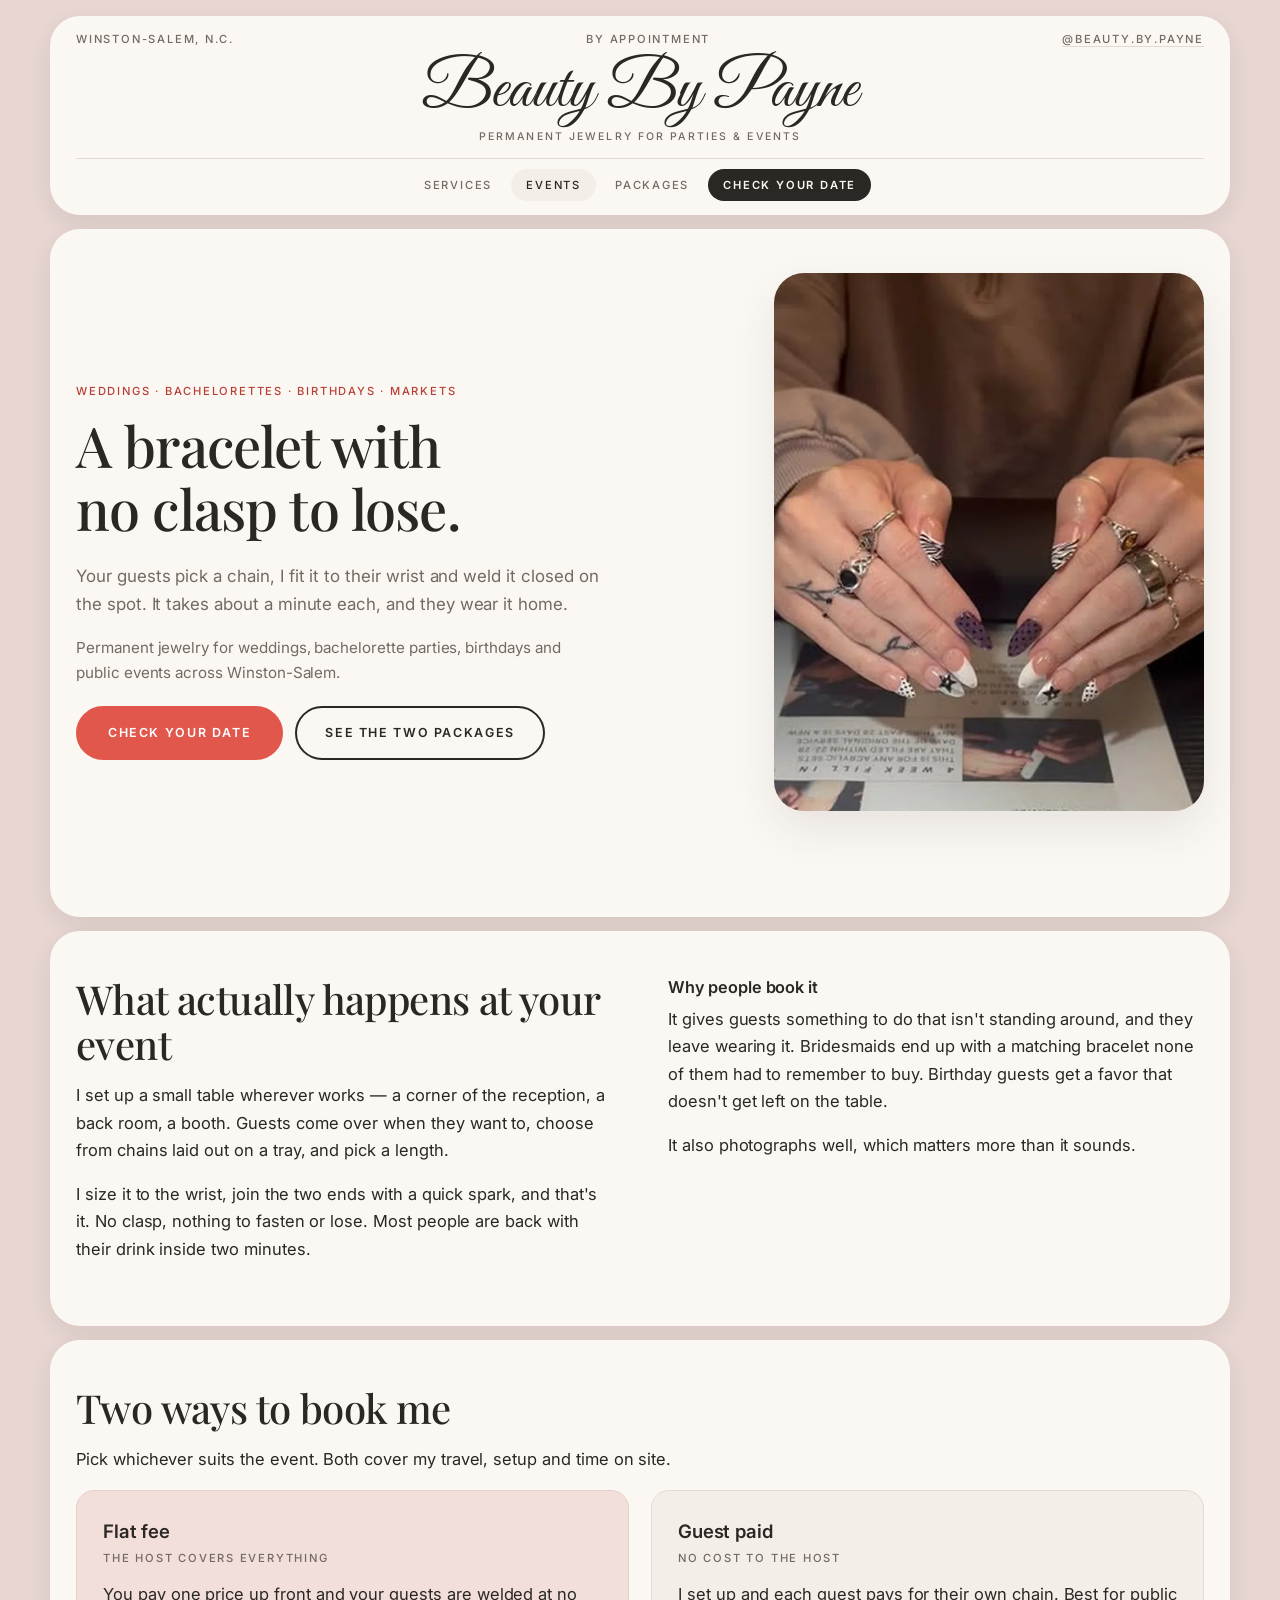
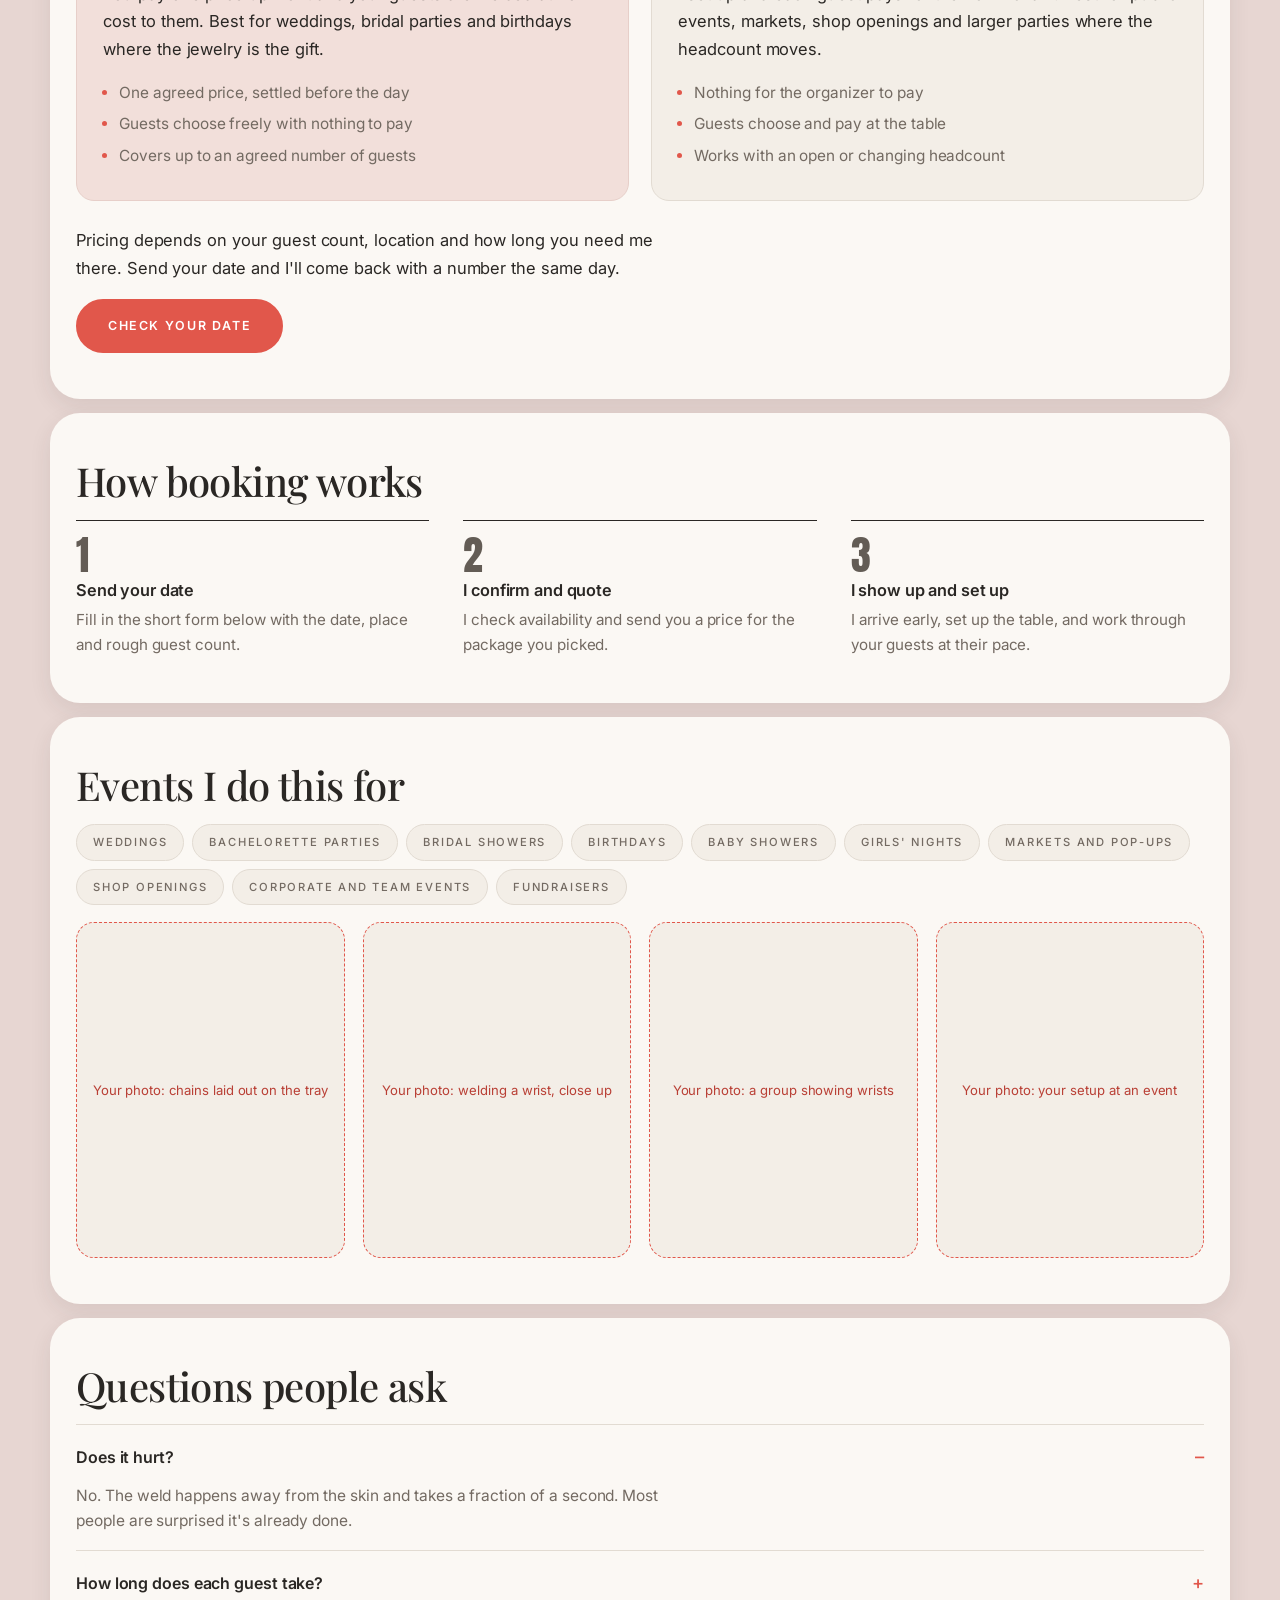
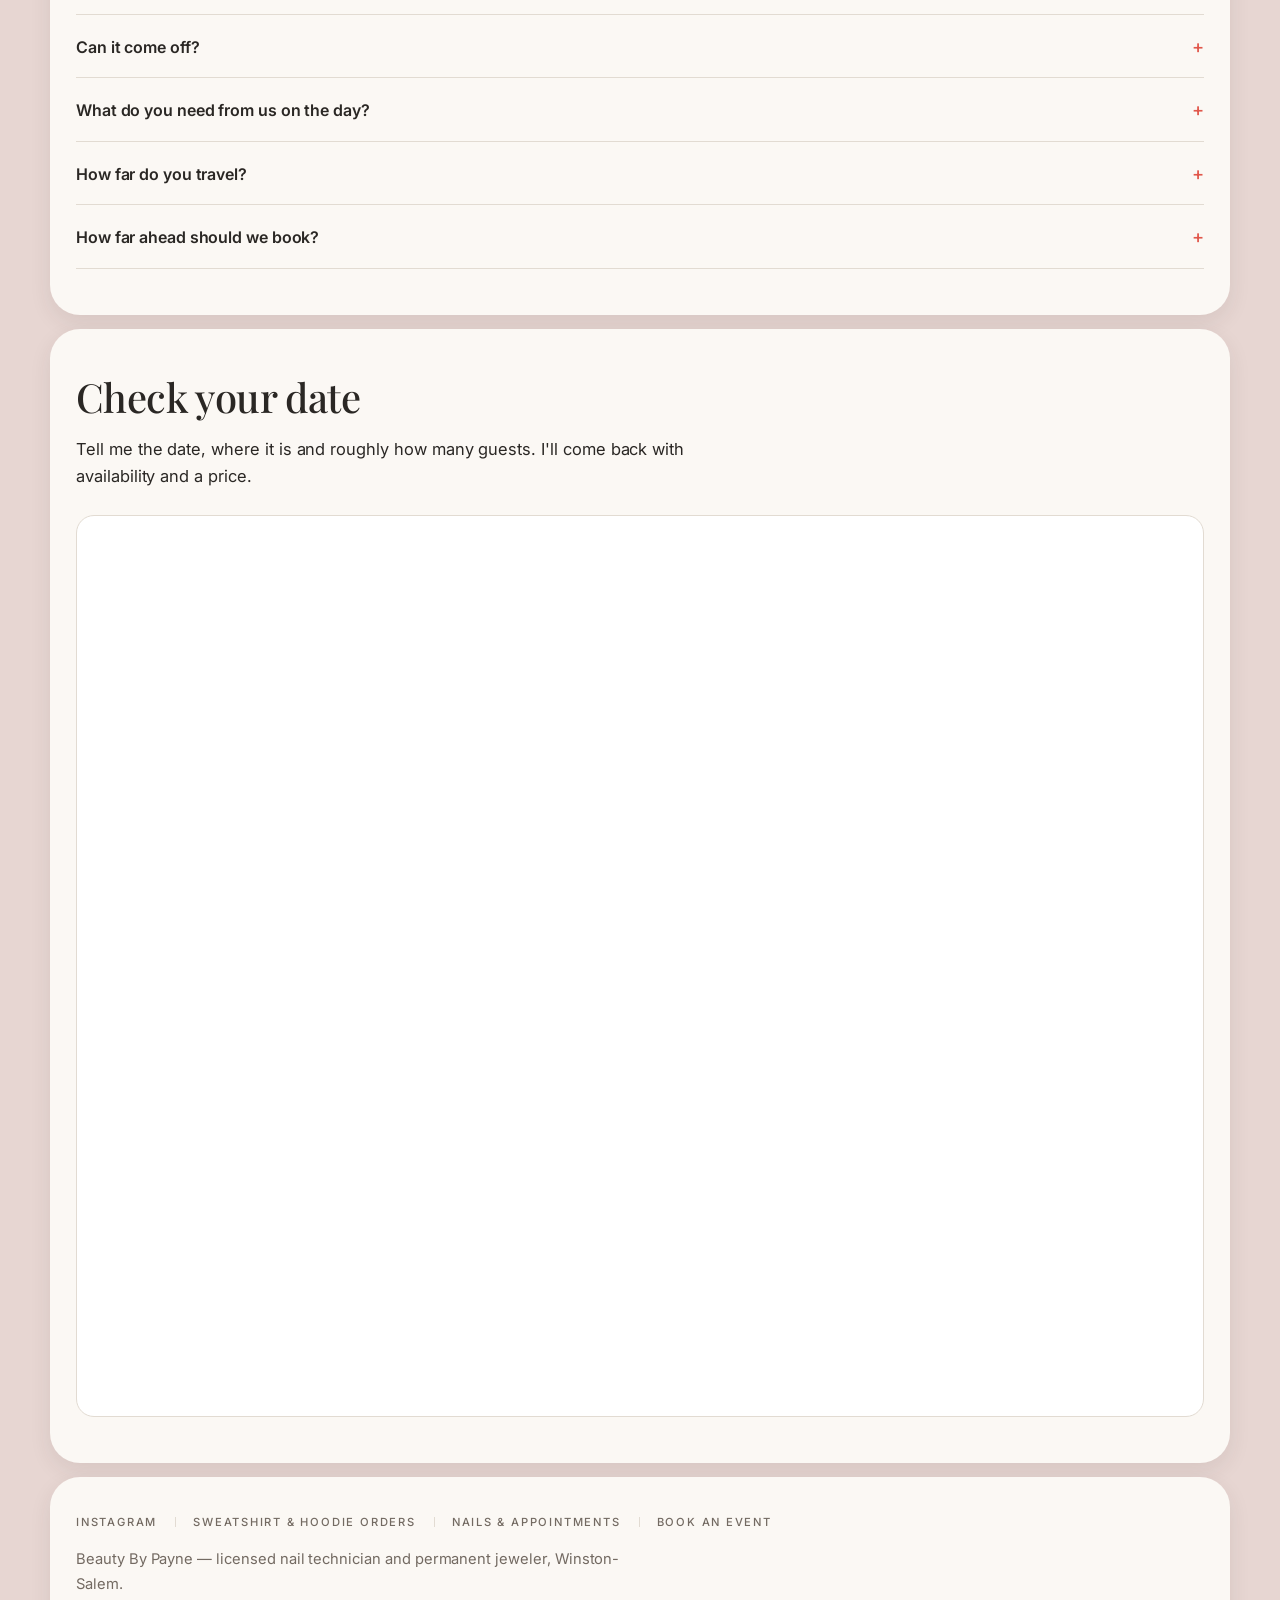
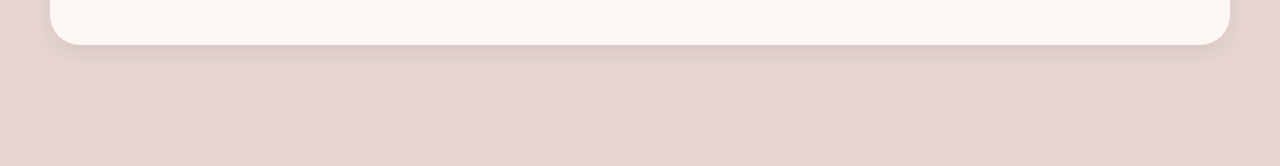
==== commit 01e6e05b: "Rebuild to her own brand, in the reference sites' shape language Her Instagram supplies the identity" ====
--- a/events.html
+++ b/events.html
@@ -12,10 +12,10 @@
 <meta name="twitter:card" content="summary_large_image">
 <meta property="og:title" content="Permanent Jewelry for Parties &amp; Events | Beauty By Payne">
 <meta property="og:description" content="A welded bracelet your guests keep. Book Beauty By Payne for weddings, bachelorettes, birthdays and public events.">
-<meta name="theme-color" content="#F6EBDA">
+<meta name="theme-color" content="#E7D6D2">
 <link rel="preconnect" href="https://fonts.googleapis.com">
 <link rel="preconnect" href="https://fonts.gstatic.com" crossorigin>
-<link href="https://fonts.googleapis.com/css2?family=Great+Vibes&family=Playfair+Display:ital,wght@0,400;0,500;0,600;0,700;1,400;1,500;1,600&family=Lora:ital,wght@0,400;0,500;1,400&display=swap" rel="stylesheet">
+<link href="https://fonts.googleapis.com/css2?family=Anton&family=Great+Vibes&family=Inter:wght@400;500;600&family=Playfair+Display:wght@500;600&display=swap" rel="stylesheet">
 <script type="application/ld+json">
 {
   "@context": "https://schema.org",
@@ -45,9 +45,11 @@
       "name": "Guest Paid Event Package",
       "description": "No cost to the host. Each guest pays for their own chain at the event."
     }
-  ]
+  ],
+  "priceRange": "$$"
 }
 </script>
+<link rel="preload" as="image" href="assets/nails-hands.webp" type="image/webp" fetchpriority="high">
 <link rel="stylesheet" href="style.css">
 </head>
 <body>
@@ -55,9 +57,9 @@
 <header class="masthead">
   <div class="wrap">
     <p class="dateline">
-      <span>Vol. I &middot; No. 1</span>
       <span>Winston-Salem, N.C.</span>
-      <span>By Appointment</span>
+      <span>By appointment</span>
+      <span><a href="https://www.instagram.com/beauty.by.payne">@beauty.by.payne</a></span>
     </p>
     <a class="mark" href="index.html">Beauty By Payne<span> / nails &amp; permanent jewelry</span></a>
     <p class="tagline">Permanent Jewelry for Parties &amp; Events</p>
@@ -74,24 +76,27 @@
 
 <section class="hero">
   <div class="wrap">
+    <div>
     <p class="kicker">Weddings &middot; Bachelorettes &middot; Birthdays &middot; Markets</p>
     <h1>A bracelet with<br>no clasp to lose.</h1>
 
-    <div class="chain" aria-hidden="true">
-      <svg viewBox="0 0 600 34" preserveAspectRatio="none">
-        <path class="link" d="M0 17 H262" />
-        <path class="link" d="M338 17 H600" style="animation-delay:.15s" />
-        <circle class="halo" cx="300" cy="17" r="2" />
-        <circle class="weld" cx="300" cy="17" r="4.5" />
-      </svg>
-    </div>
-
-    <p class="lede"><span class="dropcap">Y</span>our guests pick a chain, I fit it to their wrist and weld it closed on the spot. It takes about a minute each, and they wear it home.</p>
+
+    <p class="lede">Your guests pick a chain, I fit it to their wrist and weld it closed on the spot. It takes about a minute each, and they wear it home.</p>
     <p class="sub">Permanent jewelry for weddings, bachelorette parties, birthdays and public events across Winston-Salem.</p>
 
     <div class="actions">
       <a class="btn" href="#book">Check your date</a>
       <a class="btn-line" href="#packages">See the two packages</a>
+    </div>
+    </div>
+
+    <div class="hero-media">
+      <picture>
+        <source srcset="assets/nails-hands.webp" type="image/webp">
+        <img class="hero-shot" src="assets/nails-hands.jpg" width="800" height="1000"
+          fetchpriority="high" decoding="async"
+          alt="Purple and white almond set with star and checkerboard accent nails">
+      </picture>
     </div>
   </div>
 </section>
--- a/style.css
+++ b/style.css
@@ -1,32 +1,37 @@
-/* Beauty By Payne — 1930s newsprint, spot-colour press
-   Paper stock and spot inks slightly out of register, but the type is
-   script and Didone rather than gothic: the Sunday fashion supplement
-   rather than the front page. No rounded corners — letterpress had none. */
+/* Beauty By Payne
+   Her Instagram supplies the bone ground, the oversized condensed tier
+   numerals and the coral. The reference sites supply the shape language:
+   soft rounded sheets floating on a tinted page, pill buttons, a split
+   hero with an overlapping card, and a lot of air. */
 
 :root{
-  /* stock */
-  --paper:#F6EBDA;
-  --paper-2:#EFE0C7;
-  --paper-3:#FDF7EC;
-  /* ink */
-  --ink:#241B1B;
-  --ink-2:#6A574F;
-  --rule:#241B1B;
-  /* spot inks */
-  --rose:#C9536E;
-  --rose-dk:#A63A55;
-  --rose-pale:#F0C2CD;
-  --red:#C33A2B;
-  --red-dk:#9E2B1F;
-  --gold:#E4AB2C;
-  --gold-dk:#8A6410;
-  --teal:#2F7C8A;
-  --teal-dk:#1E5A67;
-
-  --maxw:1120px;
-  --script:"Great Vibes",'Snell Roundhand','Apple Chancery',cursive;
-  --display:"Playfair Display",Didot,Georgia,serif;
-  --text:Lora,Georgia,"Times New Roman",serif;
+  /* ground */
+  --page:#E7D6D2;        /* dusty rose surround */
+  --sheet:#FBF8F4;       /* cream content sheet */
+  --sheet-2:#F3EEE7;     /* recessed panel */
+  --blush:#F2DFDA;
+  --sage:#CBD3C3;
+  /* type */
+  --ink:#2A2724;
+  --ink-2:#736A62;
+  --display:#635C55;     /* the warm grey of her tier tiles */
+  --line:#E2DBD2;
+  /* accent */
+  --coral:#E1574B;
+  --coral-dk:#B93F35;
+
+  --maxw:1180px;
+  --r-lg:30px;
+  --r-md:18px;
+  --r-sm:12px;
+  --pill:999px;
+  --shadow:0 18px 44px rgba(58,44,40,.10);
+  --shadow-sm:0 8px 22px rgba(58,44,40,.09);
+
+  --slab:Anton,"Haettenschweiler","Arial Narrow",sans-serif;
+  --serif:"Playfair Display",Georgia,serif;
+  --sans:Inter,system-ui,-apple-system,"Segoe UI",sans-serif;
+  --script:"Great Vibes",'Snell Roundhand',cursive;
 }
 
 *{box-sizing:border-box}
@@ -34,341 +39,308 @@
 @media(prefers-reduced-motion:reduce){html{scroll-behavior:auto}}
 
 body{
-  margin:0;
-  color:var(--ink);
-  background-color:var(--paper);
-  /* newsprint tooth — one cheap tiled layer, no extra element */
-  background-image:radial-gradient(rgba(36,27,27,.05) 1px,transparent 1px);
-  background-size:3px 3px;
-  font-family:var(--text);
-  font-size:17px;line-height:1.7;
+  margin:0;background:var(--page);color:var(--ink);
+  font-family:var(--sans);
+  font-size:16.5px;line-height:1.66;letter-spacing:-.003em;
   -webkit-font-smoothing:antialiased;
-}
-
-.wrap{max-width:var(--maxw);margin:0 auto;padding:0 22px}
-
-h1,h2,h3{margin:0 0 .5em}
-h1{
-  font-family:var(--script);font-weight:400;
-  font-size:clamp(3.4rem,10.5vw,6.8rem);
-  line-height:1.02;letter-spacing:.005em;
-  color:var(--rose-dk);
-  /* a whisper of the second ink plate, off register */
-  text-shadow:2px 2px 0 var(--gold);
-}
-h2{
-  font-family:var(--display);font-weight:600;font-style:italic;
-  font-size:clamp(1.7rem,3.8vw,2.5rem);
-  line-height:1.15;letter-spacing:0;
-  margin:0 0 .7em;padding-bottom:.28em;
-  border-bottom:1px solid var(--rule);
-  position:relative;
-}
-/* the thick-over-thin double rule of a section banner, with a rose tail.
-   An absolutely-positioned dingbat collided with any h2 that wrapped to
-   two lines, so the colour lives in the rule instead. */
-h2::before{
-  content:"";position:absolute;left:0;right:0;bottom:3px;height:3px;
-  background:linear-gradient(to right,
-    var(--ink) calc(100% - 72px),
-    var(--rose) calc(100% - 72px));
-}
+  padding:0 0 1px;
+}
+
+.wrap{max-width:var(--maxw);margin:0 auto;padding:0 26px}
+
+h1,h2{
+  font-family:var(--serif);font-weight:500;
+  color:var(--ink);letter-spacing:-.015em;line-height:1.12;
+  margin:0 0 .4em;
+}
+h1{font-size:clamp(2.3rem,5.2vw,3.5rem)}
+h2{font-size:clamp(1.8rem,3.6vw,2.5rem)}
 h3{
-  font-family:var(--display);font-weight:600;
-  font-size:1.22rem;line-height:1.25;letter-spacing:.01em;
-}
-
-p{margin:0 0 1.05em;max-width:64ch}
-a{color:var(--rose-dk)}
+  font-family:var(--sans);font-weight:600;
+  font-size:1.02rem;line-height:1.3;letter-spacing:-.008em;
+  color:var(--ink);margin:0 0 .5em;
+}
+
+p{margin:0 0 1em;max-width:62ch}
+a{color:var(--coral-dk)}
 img{max-width:100%;display:block}
 
-/* small caps label, used for kickers, tags and cutlines */
-.dateline,.tagline,.kicker,.card .who,.occ li,.flinks,figcaption,
-.sticky p,nav,.btn,.btn-line,.card a.more{
-  font-family:var(--display);
-}
-
-/* an unanswered question, still waiting on her */
+.kicker,.who,.dateline,figcaption,.flinks,.sticky p,nav,.occ li,.float-title{
+  font-family:var(--sans);font-weight:500;
+  font-size:.7rem;text-transform:uppercase;letter-spacing:.16em;
+}
+
 .fill{
-  background:rgba(228,171,44,.28);
-  border-bottom:1px dashed var(--rose);
+  background:rgba(225,87,75,.11);
+  border-bottom:1px dashed var(--coral);
   padding:0 .22em;color:var(--ink);
 }
 
+/* ── Sheets — every section floats on the tinted page ──────── */
+main>section,.masthead,footer{
+  max-width:var(--maxw);
+  margin:14px auto;
+  background:var(--sheet);
+  border-radius:var(--r-lg);
+  box-shadow:var(--shadow-sm);
+}
+main>section{padding:46px 0}
+.rule{display:none}
+
 /* ── Masthead ──────────────────────────────────────────────── */
-.masthead{
-  border-bottom:3px solid var(--ink);
-  background:var(--paper-3);
-  background-image:radial-gradient(rgba(36,27,27,.045) 1px,transparent 1px);
-  background-size:3px 3px;
-}
-.masthead .wrap{padding-top:10px;padding-bottom:0}
+.masthead{margin-top:16px;padding:14px 0 0;background:var(--sheet)}
+.masthead .wrap{padding-top:0}
 
 .dateline{
-  display:flex;flex-wrap:wrap;justify-content:space-between;gap:8px 18px;
-  font-weight:400;font-style:italic;
-  font-size:.72rem;letter-spacing:.14em;
-  color:var(--ink-2);
-  margin:0;padding:6px 0;
-  border-top:1px solid var(--rule);border-bottom:1px solid var(--rule);
+  display:flex;flex-wrap:wrap;justify-content:space-between;gap:6px 18px;
+  color:var(--ink-2);margin:0 0 8px;
+  max-width:none;   /* it is a <p>, so the global 62ch cap applies otherwise */
 }
 .dateline span{white-space:nowrap}
+.dateline a{color:var(--ink-2);text-decoration:none;border-bottom:1px solid var(--line)}
+.dateline a:hover{color:var(--coral-dk);border-color:var(--coral)}
 
 .mark{
   display:block;text-align:center;text-decoration:none;
   font-family:var(--script);font-weight:400;
-  font-size:clamp(2.9rem,10vw,5.4rem);
-  line-height:1.05;letter-spacing:.01em;
-  color:var(--ink);
-  margin:12px 0 4px;
+  font-size:clamp(2.5rem,8vw,4.1rem);
+  line-height:1.06;color:var(--ink);
+  margin:0 0 2px;
 }
 .mark span{display:none}
 
 .tagline{
-  margin:0;text-align:center;
-  font-weight:400;font-style:italic;
-  font-size:clamp(.76rem,2vw,.95rem);
-  letter-spacing:.16em;color:var(--rose-dk);
-  padding-bottom:12px;
+  margin:0 0 12px;text-align:center;
+  font-family:var(--sans);font-weight:500;
+  font-size:.66rem;text-transform:uppercase;letter-spacing:.2em;
+  color:var(--ink-2);max-width:none;
 }
 
 nav{
   display:flex;flex-wrap:wrap;justify-content:center;align-items:center;
-  gap:0;font-weight:500;
-  font-size:.84rem;text-transform:uppercase;letter-spacing:.14em;
-  border-top:3px double var(--rule);
-  padding:10px 0;
-}
-nav a{text-decoration:none;color:var(--ink);padding:3px 15px;position:relative}
-nav a+a::before{
-  content:"";position:absolute;left:0;top:50%;transform:translateY(-50%);
-  width:1px;height:11px;background:var(--ink-2);opacity:.45;
-}
-nav a:hover,nav a[aria-current="page"]{color:var(--rose-dk)}
-nav a.cta{color:var(--rose-dk);font-weight:600;font-style:italic}
+  gap:4px;border-top:1px solid var(--line);padding:10px 0 14px;
+}
+nav a{
+  text-decoration:none;color:var(--ink-2);
+  padding:7px 15px;border-radius:var(--pill);
+  transition:background .15s ease,color .15s ease;
+}
+nav a:hover,nav a[aria-current="page"]{color:var(--ink);background:var(--sheet-2)}
+nav a.cta{background:var(--ink);color:var(--sheet);font-weight:600}
+nav a.cta:hover{background:var(--coral)}
 
 /* ── Hero ──────────────────────────────────────────────────── */
-.hero{padding:38px 0 46px;border-bottom:1px solid var(--rule)}
-
-.kicker{
-  font-weight:500;font-style:italic;
-  font-size:.86rem;letter-spacing:.17em;
-  color:var(--rose-dk);margin:0 0 12px;max-width:none;
-}
-
-.hero .lede{font-size:1.14rem;max-width:60ch;margin-top:18px}
-/* drop cap as an explicit span — ::first-letter swallows the apostrophe
-   in a lede that opens "I'm" */
-.dropcap{
-  /* Playfair, not the script: Great Vibes' capital I reads as a J at
-     drop-cap size, which turns "I'm Payne" into "Jm Payne" */
-  float:left;font-family:var(--display);font-weight:700;
-  font-size:3.5em;line-height:.82;
-  color:var(--rose);padding:.04em .1em 0 0;
-}
-.hero .sub{
-  color:var(--ink-2);max-width:56ch;font-style:italic;
-  border-left:3px solid var(--gold);padding-left:14px;
-}
-
-/* the chain, drawn in press black with a rose weld */
-.chain{margin:26px 0 30px;height:34px}
-.chain svg{width:100%;height:34px;display:block;overflow:visible}
-.chain .link{fill:none;stroke:var(--ink);stroke-width:1.8;stroke-dasharray:64;stroke-dashoffset:64;animation:draw 1.5s ease-out forwards}
-.chain .weld{fill:var(--rose);opacity:0;animation:spark .7s ease-out 1.35s forwards}
-.chain .halo{fill:var(--gold);opacity:0;animation:halo 1.1s ease-out 1.35s forwards}
-@keyframes draw{to{stroke-dashoffset:0}}
-@keyframes spark{0%{opacity:0;transform:scale(.2)}55%{opacity:1}to{opacity:1;transform:scale(1)}}
-@keyframes halo{0%{opacity:.6;r:2}to{opacity:0;r:16}}
-@media(prefers-reduced-motion:reduce){
-  .chain .link{animation:none;stroke-dashoffset:0}
-  .chain .weld{animation:none;opacity:1}
-  .chain .halo{display:none}
-}
-
-/* ── Buttons — hard-edged, struck slightly off register ───── */
+.hero{padding:44px 0 48px}
+.hero .wrap{display:grid;gap:34px;align-items:center}
+@media(min-width:940px){
+  .hero .wrap{grid-template-columns:1fr 430px;gap:56px}
+}
+
+.kicker{color:var(--coral-dk);margin:0 0 14px;max-width:none}
+.hero .lede{font-size:1.06rem;max-width:50ch;color:var(--ink-2);margin-top:14px}
+.hero .sub{color:var(--ink-2);max-width:50ch;font-size:.95rem}
+
+
+/* hero picture + the card that overlaps it */
+.hero-media{position:relative;padding-bottom:58px}
+.hero-shot{
+  width:100%;height:auto;aspect-ratio:4/5;object-fit:cover;
+  border-radius:var(--r-lg);box-shadow:var(--shadow);
+}
+.float-card{
+  position:absolute;left:0;bottom:0;
+  display:flex;align-items:center;gap:14px;
+  background:var(--blush);border-radius:var(--r-md);
+  padding:12px 20px 12px 12px;
+  box-shadow:var(--shadow);
+  max-width:290px;
+}
+.float-card img{
+  width:62px;height:78px;object-fit:cover;
+  border-radius:var(--r-sm);flex:none;
+}
+.float-title{margin:0 0 2px;color:var(--ink-2)}
+.float-price{
+  margin:0 0 3px;font-family:var(--serif);font-weight:600;
+  font-size:1.14rem;color:var(--ink);line-height:1.1;
+}
+.float-card a{
+  font-size:.76rem;font-weight:600;color:var(--coral-dk);
+  text-decoration:none;border-bottom:1px solid var(--coral);
+}
+@media(max-width:939px){
+  .hero-media{max-width:430px}
+}
+
+/* ── Buttons ───────────────────────────────────────────────── */
 .btn{
   display:inline-block;text-decoration:none;
-  font-weight:600;font-size:.92rem;
-  text-transform:uppercase;letter-spacing:.12em;
-  background:var(--rose);color:var(--paper-3);
-  padding:13px 26px;border:2px solid var(--ink);
-  box-shadow:4px 4px 0 var(--ink);
-  transition:transform .12s ease,box-shadow .12s ease,background .12s ease;
-}
-.btn:hover{background:var(--rose-dk);transform:translate(2px,2px);box-shadow:2px 2px 0 var(--ink)}
-.btn:active{transform:translate(4px,4px);box-shadow:0 0 0 var(--ink)}
+  font-family:var(--sans);font-weight:600;
+  font-size:.78rem;text-transform:uppercase;letter-spacing:.13em;
+  background:var(--coral);color:#fff;
+  padding:15px 30px;border:2px solid var(--coral);border-radius:var(--pill);
+  transition:background .15s ease,border-color .15s ease;
+}
+.btn:hover{background:var(--coral-dk);border-color:var(--coral-dk)}
 .btn-line{
   display:inline-block;text-decoration:none;color:var(--ink);
-  font-weight:500;font-style:italic;font-size:.98rem;letter-spacing:.06em;
-  padding:13px 2px;margin-left:20px;
-  border-bottom:2px solid var(--teal);
-}
-.btn-line:hover{color:var(--teal-dk)}
-.actions{margin-top:10px}
-/* the secondary link drops to its own line on narrow screens — the
-   inline gutter becomes a stray indent there */
-@media(max-width:560px){
-  .btn-line{display:block;margin-left:0;margin-top:6px;width:max-content}
-}
-
-section{padding:52px 0}
-.rule{height:0;border:0;border-top:3px double var(--rule);margin:0}
-.two{display:grid;gap:30px}
-@media(min-width:860px){
-  .two{grid-template-columns:1fr 1fr;gap:0}
-  .two>*+*{padding-left:38px;border-left:1px solid var(--ink-2)}
-  .two>*:first-child{padding-right:38px}
-}
-
-/* ── Boxed columns ─────────────────────────────────────────── */
-.cards{display:grid;gap:22px;margin-top:8px}
-@media(min-width:800px){.cards{grid-template-columns:1fr 1fr;gap:26px}}
+  font-family:var(--sans);font-weight:600;
+  font-size:.78rem;text-transform:uppercase;letter-spacing:.13em;
+  padding:15px 28px;margin-left:12px;
+  border:2px solid var(--ink);border-radius:var(--pill);
+  transition:background .15s ease,color .15s ease;
+}
+.btn-line:hover{background:var(--ink);color:var(--sheet)}
+.actions{margin-top:20px;display:flex;flex-wrap:wrap;gap:12px}
+.actions .btn-line{margin-left:0}
+
+section{padding:46px 0}
+.two{display:grid;gap:34px}
+@media(min-width:860px){.two{grid-template-columns:1fr 1fr;gap:56px;align-items:start}}
+.section-lede{max-width:58ch;color:var(--ink-2);margin-top:-.2em;margin-bottom:2.2em}
+
+/* ── Cards ─────────────────────────────────────────────────── */
+.cards{display:grid;gap:18px;margin-top:8px}
+@media(min-width:800px){.cards{grid-template-columns:1fr 1fr;gap:22px}}
 .card{
-  background:var(--paper-3);
-  border:2px solid var(--ink);
-  box-shadow:6px 6px 0 var(--teal);
-  padding:0 0 24px;
-}
-.card.primary{box-shadow:6px 6px 0 var(--rose-pale)}
-.card h3{
-  background:var(--ink);color:var(--paper-3);
-  margin:0 0 16px;padding:12px 22px;
-  font-family:var(--script);font-weight:400;font-size:1.85rem;
-  letter-spacing:.01em;line-height:1.1;
-}
-.card.primary h3{background:var(--rose)}
-.card p,.card ul,.card .more{padding-left:22px;padding-right:22px}
-.card .who{
-  font-weight:500;font-style:italic;
-  font-size:.85rem;letter-spacing:.12em;
-  color:var(--teal-dk);margin:0 0 1em;
-}
-.card.primary .who{color:var(--rose-dk)}
-.card ul{margin:0;padding-left:40px;color:var(--ink-2)}
-.card li{margin-bottom:.45em}
-.card li::marker{color:var(--gold-dk)}
+  background:var(--sheet-2);border:1px solid var(--line);
+  border-radius:var(--r-md);padding:28px 26px 26px;
+}
+.card.primary{background:var(--blush);border-color:#E7CFC9}
+.card h3{font-size:1.16rem;margin-bottom:.3em}
+.card .who{color:var(--ink-2);margin:0 0 1.2em}
+.card ul{margin:0;padding-left:1.05em;color:var(--ink-2);font-size:.96rem}
+.card li{margin-bottom:.4em}
+.card li::marker{color:var(--coral)}
 .card a.more{
-  display:inline-block;margin-top:16px;color:var(--rose-dk);
-  font-weight:600;font-style:italic;font-size:1rem;letter-spacing:.04em;
-  text-decoration:none;border-bottom:2px solid var(--gold);
-}
-
-/* ── Numbered steps, set as newspaper columns ──────────────── */
+  display:inline-block;margin-top:16px;color:var(--coral-dk);
+  font-family:var(--sans);font-weight:600;
+  font-size:.72rem;text-transform:uppercase;letter-spacing:.14em;
+  text-decoration:none;border-bottom:2px solid var(--coral);
+}
+
+/* ── Nail-art tiers — her own five-step system ─────────────── */
+.tiers{list-style:none;margin:0;padding:0;display:grid;gap:16px}
+@media(min-width:700px){.tiers{grid-template-columns:1fr 1fr}}
+@media(min-width:1020px){.tiers{grid-template-columns:repeat(3,1fr)}}
+.tier{
+  background:var(--sheet-2);border:1px solid var(--line);
+  border-radius:var(--r-md);
+  padding:18px 22px 22px;
+  display:flex;flex-direction:column;overflow:hidden;
+}
+/* her signature: oversized condensed grey, running past the edge */
+.tier-no{
+  font-family:var(--slab);font-weight:400;
+  font-size:clamp(2.3rem,5.6vw,3.1rem);
+  line-height:.88;letter-spacing:-.02em;text-transform:uppercase;
+  color:var(--display);
+  margin:0 -22px .5em 0;white-space:nowrap;
+}
+.tier h3{font-size:1.05rem;margin-bottom:.15em}
+.tier-price{
+  font-family:var(--serif);font-weight:600;
+  font-size:1.08rem;color:var(--coral-dk);margin:0 0 .6em;
+}
+.tier .desc{margin:0;color:var(--ink-2);font-size:.93rem}
+.tier:last-child{background:var(--blush);border-color:#E7CFC9}
+
+.pricing-note{
+  margin:22px 0 0;padding:18px 22px;
+  background:var(--sheet-2);border-left:3px solid var(--coral);
+  border-radius:var(--r-sm);
+  color:var(--ink-2);font-size:.95rem;max-width:70ch;
+}
+
+/* ── Steps ─────────────────────────────────────────────────── */
 ol.steps{list-style:none;counter-reset:s;margin:0;padding:0;display:grid;gap:26px}
-@media(min-width:800px){
-  ol.steps{grid-template-columns:repeat(3,1fr);gap:0}
-  ol.steps li+li{padding-left:28px;border-left:1px solid var(--ink-2)}
-  ol.steps li{padding-right:28px}
-}
-ol.steps li{counter-increment:s;padding-top:14px;border-top:3px solid var(--ink)}
+@media(min-width:800px){ol.steps{grid-template-columns:repeat(3,1fr);gap:34px}}
+ol.steps li{counter-increment:s;padding-top:14px;border-top:1px solid var(--ink)}
 ol.steps li::before{
-  content:counter(s);font-family:var(--script);font-size:3.4rem;
-  color:var(--rose);display:block;line-height:1;margin-bottom:.05em;
-}
-ol.steps li:nth-child(2)::before{color:var(--teal)}
-ol.steps li:nth-child(3)::before{color:var(--gold-dk)}
-ol.steps h3{font-size:1.06rem;margin-bottom:.4em}
-ol.steps p{color:var(--ink-2);margin:0;font-size:.96rem}
-
-/* ── Tag list ──────────────────────────────────────────────── */
-.occ{display:flex;flex-wrap:wrap;gap:9px;margin-top:6px;padding:0;list-style:none}
+  content:counter(s);font-family:var(--slab);font-size:2.5rem;
+  color:var(--display);display:block;line-height:1;margin-bottom:.12em;
+}
+ol.steps h3{margin-bottom:.35em}
+ol.steps p{color:var(--ink-2);margin:0;font-size:.95rem}
+
+/* ── Tags ──────────────────────────────────────────────────── */
+.occ{display:flex;flex-wrap:wrap;gap:8px;margin-top:6px;padding:0;list-style:none}
 .occ li{
-  border:1.5px solid var(--ink);background:var(--paper-3);
-  padding:6px 15px;
-  font-weight:500;font-style:italic;font-size:.9rem;letter-spacing:.04em;
-}
-.occ li:nth-child(3n+1){box-shadow:3px 3px 0 var(--gold)}
-.occ li:nth-child(3n+2){box-shadow:3px 3px 0 var(--teal)}
-.occ li:nth-child(3n+3){box-shadow:3px 3px 0 var(--rose-pale)}
-
-/* ── Picture cuts with cutlines ────────────────────────────── */
-.shots{display:grid;gap:20px;grid-template-columns:repeat(2,1fr);margin-top:16px}
-@media(min-width:800px){.shots{grid-template-columns:repeat(4,1fr);gap:22px}}
+  border:1px solid var(--line);background:var(--sheet-2);
+  border-radius:var(--pill);padding:8px 16px;color:var(--ink-2);
+}
+
+/* ── Gallery ───────────────────────────────────────────────── */
+.shots{display:grid;gap:16px;grid-template-columns:repeat(2,1fr);margin-top:16px}
+@media(min-width:800px){.shots{grid-template-columns:repeat(4,1fr);gap:18px}}
 .shot{
-  aspect-ratio:4/5;border:2px dashed var(--rose);
-  background:var(--paper-2);
+  aspect-ratio:4/5;border:1px dashed var(--coral);border-radius:var(--r-md);
+  background:var(--sheet-2);
   display:flex;align-items:center;justify-content:center;text-align:center;
-  color:var(--rose-dk);font-size:.85rem;font-style:italic;padding:14px;line-height:1.4;
+  color:var(--coral-dk);font-size:.82rem;padding:14px;line-height:1.4;
 }
 figure.cut{margin:0}
 figure.cut img{
   width:100%;height:auto;aspect-ratio:4/5;object-fit:cover;display:block;
-  border:2px solid var(--ink);
-  /* press-era plates ran a touch flat and warm */
-  filter:saturate(.94) contrast(1.03);
+  border-radius:var(--r-md);box-shadow:var(--shadow-sm);
 }
 figure.cut figcaption{
-  margin-top:8px;padding-top:6px;
-  border-top:1px solid var(--ink-2);
-  font-weight:400;font-style:italic;
-  font-size:.82rem;line-height:1.35;letter-spacing:.01em;
-  color:var(--ink-2);
-}
-
-/* ── Q&A column ────────────────────────────────────────────── */
-details{border-top:1px solid var(--ink-2);padding:15px 0}
-details:first-of-type{border-top:3px solid var(--ink)}
-details:last-of-type{border-bottom:3px solid var(--ink)}
+  margin-top:10px;color:var(--ink-2);
+  font-size:.66rem;line-height:1.45;letter-spacing:.13em;
+  text-transform:uppercase;font-weight:500;
+}
+
+/* ── Q&A ───────────────────────────────────────────────────── */
+details{border-bottom:1px solid var(--line);padding:16px 0}
+details:first-of-type{border-top:1px solid var(--line)}
 summary{
   cursor:pointer;list-style:none;
-  font-family:var(--display);font-weight:600;
-  font-size:1.14rem;letter-spacing:.01em;
+  font-family:var(--sans);font-weight:600;
+  font-size:1rem;letter-spacing:-.006em;
   display:flex;justify-content:space-between;gap:20px;align-items:baseline;
 }
 summary::-webkit-details-marker{display:none}
-summary::after{content:"+";color:var(--rose);font-family:var(--display);font-size:1.1em}
+summary::after{content:"+";color:var(--coral);font-weight:500;font-size:1.15em}
 details[open] summary::after{content:"–"}
-details p{
-  margin:.75em 0 0;color:var(--ink-2);
-  border-left:3px solid var(--gold);padding-left:14px;
-}
-
-/* ── Booking panel ─────────────────────────────────────────── */
-.book{
-  background:var(--paper-2);
-  border-top:3px solid var(--ink);border-bottom:3px solid var(--ink);
-}
+details p{margin:.7em 0 0;color:var(--ink-2);font-size:.97rem}
+
+/* ── Booking ───────────────────────────────────────────────── */
+.book{background:var(--sheet)}
 .form-frame{
-  margin-top:24px;border:2px solid var(--ink);
-  box-shadow:6px 6px 0 var(--gold);
-  overflow:hidden;background:#fff;
+  margin-top:24px;border:1px solid var(--line);
+  border-radius:var(--r-md);overflow:hidden;background:#fff;
 }
 .form-frame iframe{display:block;width:100%;height:900px;border:0}
 
 /* ── Footer ────────────────────────────────────────────────── */
-footer{
-  padding:34px 0 130px;color:var(--ink-2);font-size:.93rem;
-  border-top:3px solid var(--ink);background:var(--paper-3);
-}
+footer{padding:34px 0;color:var(--ink-2);font-size:.92rem;margin-bottom:120px}
 footer a{color:var(--ink)}
-.flinks{
-  display:flex;flex-wrap:wrap;gap:0;margin:0 0 16px;padding:0;list-style:none;
-  font-weight:500;font-style:italic;font-size:.95rem;letter-spacing:.05em;
-}
-.flinks li{position:relative;padding:2px 16px 2px 0;margin-right:16px}
+.flinks{display:flex;flex-wrap:wrap;gap:0;margin:0 0 14px;padding:0;list-style:none}
+.flinks li{position:relative;padding:2px 18px 2px 0;margin-right:18px}
 .flinks li+li::before{
-  content:"";position:absolute;left:-16px;top:50%;transform:translateY(-50%);
-  width:1px;height:11px;background:var(--ink-2);
-}
-.flinks a{text-decoration:none}
-.flinks a:hover{color:var(--rose-dk)}
+  content:"";position:absolute;left:-18px;top:50%;transform:translateY(-50%);
+  width:1px;height:10px;background:var(--line);
+}
+.flinks a{text-decoration:none;color:var(--ink-2)}
+.flinks a:hover{color:var(--coral-dk)}
 
 /* ── Mobile action bar ─────────────────────────────────────── */
 .sticky{
-  position:fixed;left:0;right:0;bottom:0;z-index:20;
-  background:var(--paper-3);
-  border-top:3px solid var(--ink);
-  padding:10px 16px calc(10px + env(safe-area-inset-bottom));
+  position:fixed;left:10px;right:10px;bottom:10px;z-index:20;
+  background:var(--sheet);border:1px solid var(--line);
+  border-radius:var(--pill);box-shadow:var(--shadow);
+  padding:9px 10px 9px 22px;
   display:flex;gap:12px;align-items:center;justify-content:space-between;
 }
-.sticky p{
-  margin:0;max-width:none;color:var(--ink-2);
-  font-weight:500;font-style:italic;font-size:.9rem;letter-spacing:.04em;
-}
-.sticky .btn{padding:10px 16px;font-size:.8rem;letter-spacing:.08em;white-space:nowrap;box-shadow:3px 3px 0 var(--ink)}
+.sticky p{margin:0;max-width:none;color:var(--ink-2)}
+.sticky .btn{padding:12px 22px;font-size:.7rem;white-space:nowrap}
 @media(min-width:860px){.sticky{display:none}}
 
+@media(max-width:600px){
+  main>section,.masthead,footer{border-radius:22px;margin-left:10px;margin-right:10px}
+  .wrap{padding:0 20px}
+}
+
 a:focus-visible,summary:focus-visible,.btn:focus-visible{
-  outline:3px solid var(--teal);outline-offset:3px;
-}
+  outline:2px solid var(--coral);outline-offset:3px;
+}
